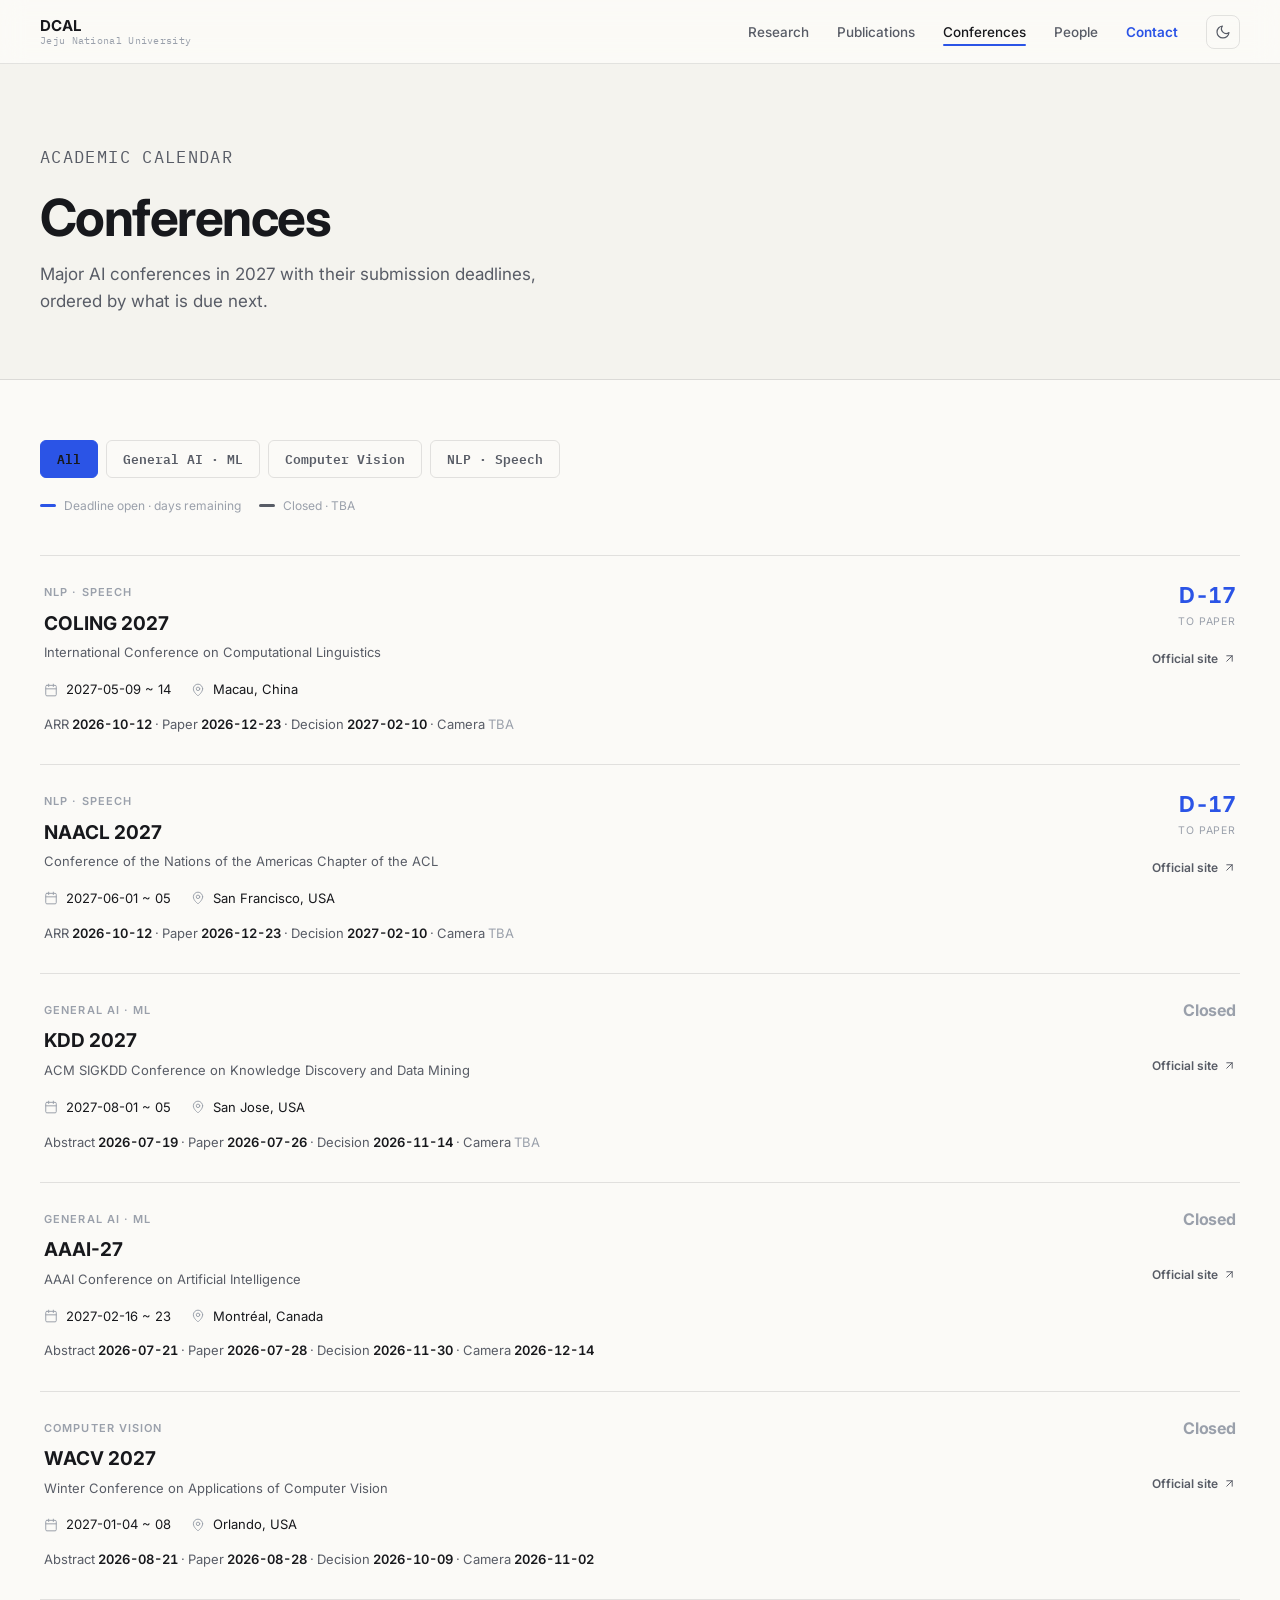
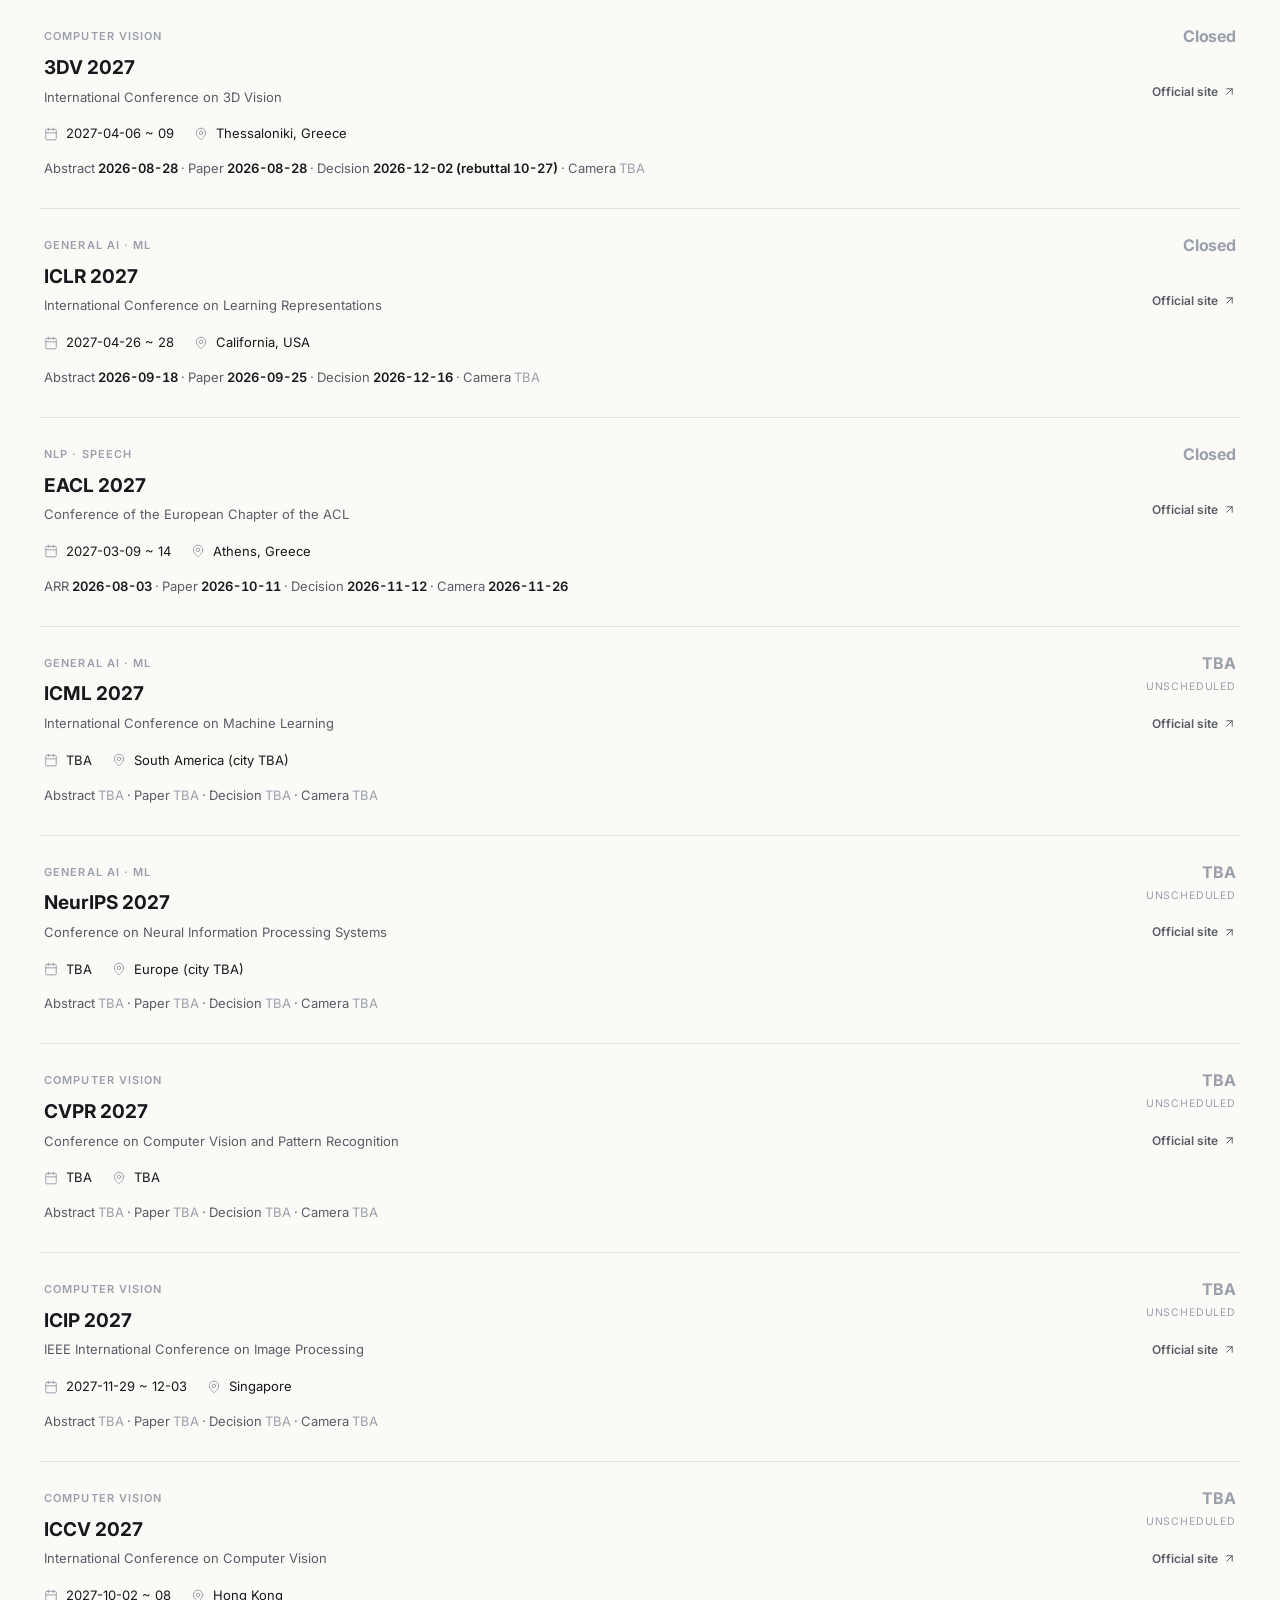
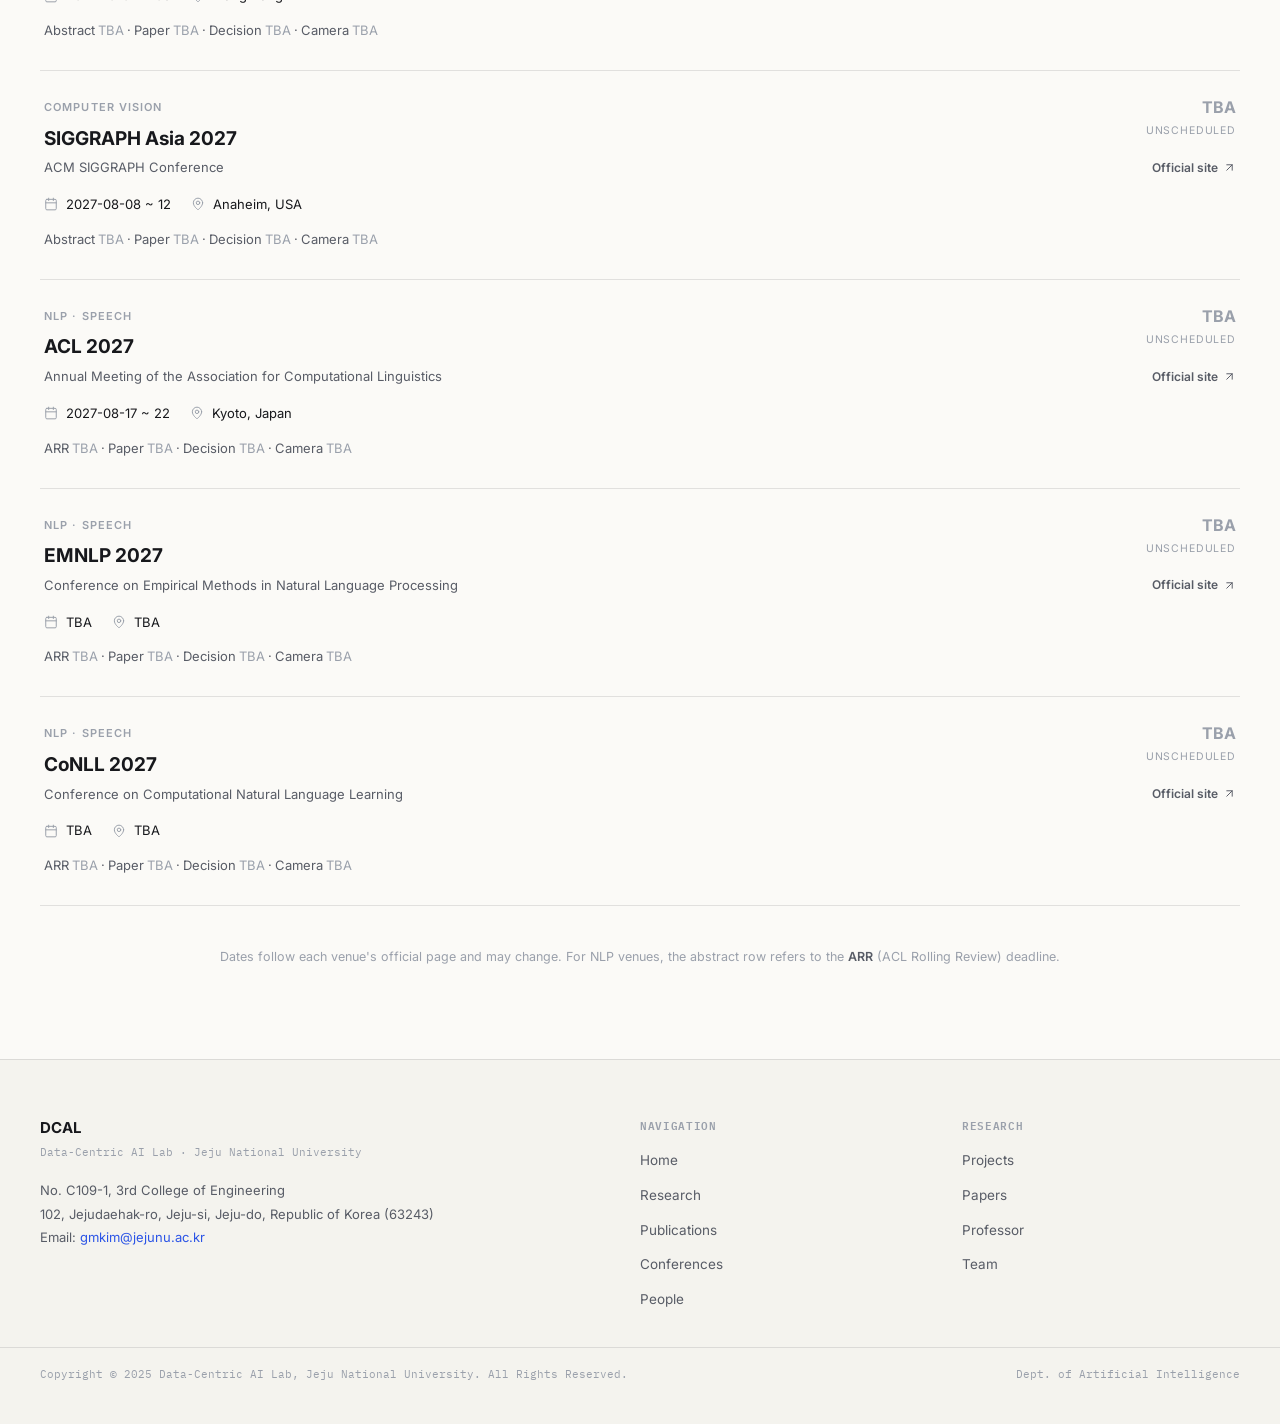
==== conferences.html @ 95c75b2a "Light theme admit" ====
<!DOCTYPE html>
<html lang="en">
<head>
  <meta charset="UTF-8" />
  <meta name="viewport" content="width=device-width, initial-scale=1.0" />
  <script>(function(){try{var t=localStorage.getItem('dcal-theme');document.documentElement.setAttribute('data-theme',t==='dark'?'dark':'light');}catch(e){document.documentElement.setAttribute('data-theme','light');}})();</script>
  <title>Conferences — DCAL</title>
  <link rel="stylesheet" href="style.css" />
  <link rel="preconnect" href="https://fonts.googleapis.com" />
  <link rel="preconnect" href="https://fonts.gstatic.com" crossorigin />
  <link href="https://fonts.googleapis.com/css2?family=Inter:wght@400;500;600;700;800&family=IBM+Plex+Mono:wght@400;500;600&display=swap" rel="stylesheet" />
  <style>
    /* ---- Page hero (matches other subpages) ---- */
    .page-hero {
      padding: 80px 0 64px;
      border-bottom: 1px solid var(--border);
      background: var(--bg2);
    }
    .page-hero h1 { font-size: clamp(32px, 4vw, 52px); margin-bottom: 12px; }
    .page-hero p  { font-size: 17px; color: var(--gray2); max-width: 560px; }

    /* ---- Filter + legend ---- */
    .filter-bar { display: flex; align-items: center; gap: 8px; margin-bottom: 18px; flex-wrap: wrap; }
    .filter-btn {
      font-size: 13px; font-weight: 600; padding: 7px 16px;
      border-radius: 6px; border: 1px solid var(--border);
      background: transparent; color: var(--gray2); cursor: pointer; transition: all 0.2s;
    }
    .filter-btn:hover { color: var(--white); border-color: var(--gray2); }
    .filter-btn.active { background: var(--accent); border-color: var(--accent); color: var(--white); }

    .conf-legend {
      display: flex; flex-wrap: wrap; gap: 18px; align-items: center;
      margin-bottom: 40px; font-size: 12px; color: var(--gray3);
    }
    .conf-legend span { display: inline-flex; align-items: center; gap: 8px; }
    .conf-legend i { width: 16px; height: 3px; border-radius: 2px; display: inline-block; background: var(--gray2); }
    .conf-legend i.is-urgent { background: var(--accent); }
    .conf-legend i.is-open   { background: var(--accent2); }

    /* ---- List ---- */
    .conf-list { border-top: 1px solid var(--border); }
    .conf-row {
      display: grid; grid-template-columns: 1fr auto; gap: 40px;
      padding: 28px 4px; border-bottom: 1px solid var(--border);
      align-items: start; transition: background 0.2s;
    }
    .conf-row:hover { background: rgba(255,255,255,0.015); }
    .conf-row[hidden] { display: none; }

    .conf-cat {
      font-size: 11px; font-weight: 600; letter-spacing: 0.1em;
      text-transform: uppercase; color: var(--gray3); margin-bottom: 10px;
    }
    .conf-name { font-size: 19px; font-weight: 700; color: var(--white); line-height: 1.2; display: inline-block; transition: color 0.2s; }
    a.conf-name:hover { color: var(--accent2); }
    .conf-full { font-size: 13px; color: var(--gray2); margin-top: 5px; margin-bottom: 16px; }

    .conf-meta { display: flex; gap: 20px; flex-wrap: wrap; font-size: 13px; color: var(--gray1); margin-bottom: 12px; }
    .conf-meta span { display: inline-flex; align-items: center; gap: 8px; }
    .conf-meta svg { width: 14px; height: 14px; color: var(--gray3); }

    .conf-deadlines { font-size: 13px; color: var(--gray2); line-height: 1.85; font-variant-numeric: tabular-nums; }
    .conf-deadlines b { color: var(--gray1); font-weight: 600; }
    .conf-deadlines .tba { color: var(--gray3); }

    .conf-side { display: flex; flex-direction: column; align-items: flex-end; text-align: right; min-width: 118px; }
    .conf-dday { font-size: 22px; font-weight: 700; letter-spacing: -0.01em; line-height: 1; color: var(--accent2); font-variant-numeric: tabular-nums; }
    .conf-dday.is-closed, .conf-dday.is-tba { color: var(--gray3); font-size: 16px; }
    .conf-ddaycap { font-size: 10.5px; letter-spacing: 0.08em; text-transform: uppercase; color: var(--gray3); margin-top: 8px; min-height: 12px; }
    .conf-link {
      margin-top: 18px; font-size: 12px; font-weight: 600;
      color: var(--gray2); display: inline-flex; align-items: center; gap: 5px; transition: all 0.2s;
    }
    .conf-link:hover { color: var(--accent2); gap: 8px; }
    .conf-link.is-disabled { color: var(--gray3); pointer-events: none; }
    .conf-link svg { width: 13px; height: 13px; }

    .conf-empty { display: none; text-align: center; color: var(--gray2); padding: 60px 0; font-size: 15px; }
    .conf-note { margin-top: 40px; font-size: 12.5px; color: var(--gray3); text-align: center; line-height: 1.8; }
    .conf-note b { color: var(--gray2); font-weight: 600; }

    @media (max-width: 640px) {
      .conf-row { grid-template-columns: 1fr; gap: 16px; }
      .conf-side { align-items: flex-start; text-align: left; }
    }
  </style>
</head>
<body class="page-body">

  <!-- NAV -->
  <nav class="nav">
    <div class="nav__inner">
      <a href="index.html" class="nav__logo">
        <span class="nav__logo-main">DCAL</span>
        <span class="nav__logo-sub">Jeju National University</span>
      </a>
      <ul class="nav__links">
        <li><a href="research.html">Research</a></li>
        <li><a href="publications.html">Publications</a></li>
        <li><a href="conferences.html" class="active">Conferences</a></li>
        <li><a href="people.html">People</a></li>
        <li><a href="index.html#contact" class="nav__cta">Contact</a></li>
        <li><button class="theme-toggle" id="themeToggle" type="button" aria-label="라이트/다크 전환" title="라이트/다크 전환">
          <svg class="icon-moon" viewBox="0 0 24 24" fill="none" stroke="currentColor" stroke-width="1.8" stroke-linecap="round" stroke-linejoin="round"><path d="M21 12.8A9 9 0 1 1 11.2 3a7 7 0 0 0 9.8 9.8Z"/></svg>
          <svg class="icon-sun" viewBox="0 0 24 24" fill="none" stroke="currentColor" stroke-width="1.8" stroke-linecap="round" stroke-linejoin="round"><circle cx="12" cy="12" r="4"/><path d="M12 2v2M12 20v2M4.9 4.9l1.4 1.4M17.7 17.7l1.4 1.4M2 12h2M20 12h2M4.9 19.1l1.4-1.4M17.7 6.3l1.4-1.4"/></svg>
        </button></li>
      </ul>
    </div>
  </nav>

  <!-- HERO -->
  <div class="page-hero">
    <div class="container">
      <p class="eyebrow">Academic Calendar</p>
      <h1>Conferences</h1>
      <p>Major AI conferences in 2027 with their submission deadlines, ordered by what is due next.</p>
    </div>
  </div>

  <section style="background: var(--bg); padding: 60px 0 90px;">
    <div class="container">

      <!-- FILTER -->
      <div class="filter-bar anim">
        <button class="filter-btn active" data-filter="all">All</button>
        <button class="filter-btn" data-filter="AIML">General AI · ML</button>
        <button class="filter-btn" data-filter="CV">Computer Vision</button>
        <button class="filter-btn" data-filter="NLP">NLP · Speech</button>
      </div>

      <div class="conf-legend anim">
        <span><i class="is-open"></i>Deadline open · days remaining</span>
        <span><i></i>Closed · TBA</span>
      </div>

      <!-- LIST (rendered by script) -->
      <div class="conf-list anim" id="confList"></div>
      <div class="conf-empty" id="confEmpty">No conferences in this category.</div>

      <p class="conf-note">
        Dates follow each venue's official page and may change. For NLP venues, the abstract row refers to the <b>ARR</b> (ACL Rolling Review) deadline.
      </p>

    </div>
  </section>

  <!-- FOOTER -->
  <footer class="footer">
    <div class="footer__inner">
      <div class="footer__brand">
        <div class="footer__brand-name">DCAL</div>
        <div class="footer__brand-sub">Data-Centric AI Lab · Jeju National University</div>
        <address class="footer__address" style="font-style:normal;">
          No. C109-1, 3rd College of Engineering<br />
          102, Jejudaehak-ro, Jeju-si, Jeju-do, Republic of Korea (63243)<br />
          Email: <a href="mailto:gmkim@jejunu.ac.kr" style="color:var(--accent2);">gmkim@jejunu.ac.kr</a>
        </address>
      </div>
      <div class="footer__col">
        <p class="footer__col-title">Navigation</p>
        <ul>
          <li><a href="index.html">Home</a></li>
          <li><a href="research.html">Research</a></li>
          <li><a href="publications.html">Publications</a></li>
          <li><a href="conferences.html">Conferences</a></li>
          <li><a href="people.html">People</a></li>
        </ul>
      </div>
      <div class="footer__col">
        <p class="footer__col-title">Research</p>
        <ul>
          <li><a href="research.html">Projects</a></li>
          <li><a href="publications.html">Papers</a></li>
          <li><a href="people.html#professor">Professor</a></li>
          <li><a href="people.html#team">Team</a></li>
        </ul>
      </div>
    </div>
    <div class="footer__bottom">
      <span>Copyright © 2025 Data-Centric AI Lab, Jeju National University. All Rights Reserved.</span>
      <span>Dept. of Artificial Intelligence</span>
    </div>
  </footer>

  <script>
  /* =============================================================
     CONFERENCE DATA — editing guide
     -------------------------------------------------------------
     • Add / edit a conference by changing the array below.
     • cat  : 'AIML' | 'CV' | 'NLP'
     • Dates in 'YYYY-MM-DD' auto-compute the D-day. Use 'TBA' if unknown.
     • absLabel : label for the first deadline ('Abstract', or 'ARR' for NLP).
     • paper : the value used to compute the D-day (the primary deadline).
     ============================================================= */
  const CONFERENCES = [
    // ===== General AI / ML =====
    { cat:'AIML', short:'AAAI-27', full:'AAAI Conference on Artificial Intelligence',
      dates:'2027-02-16 ~ 23', loc:'Montréal, Canada',
      absLabel:'Abstract', abs:'2026-07-21', paper:'2026-07-28', decision:'2026-11-30', camera:'2026-12-14',
      url:'https://aaai.org/conference/aaai/aaai-27/main-technical-track-call/' },
    { cat:'AIML', short:'ICLR 2027', full:'International Conference on Learning Representations',
      dates:'2027-04-26 ~ 28', loc:'California, USA',
      absLabel:'Abstract', abs:'2026-09-18', paper:'2026-09-25', decision:'2026-12-16', camera:'TBA',
      url:'https://iclr.cc/Conferences/2027/Dates' },
    { cat:'AIML', short:'ICML 2027', full:'International Conference on Machine Learning',
      dates:'TBA', loc:'South America (city TBA)',
      absLabel:'Abstract', abs:'TBA', paper:'TBA', decision:'TBA', camera:'TBA',
      url:'https://icml.cc/Conferences/FutureMeetings' },
    { cat:'AIML', short:'KDD 2027', full:'ACM SIGKDD Conference on Knowledge Discovery and Data Mining',
      dates:'2027-08-01 ~ 05', loc:'San Jose, USA',
      absLabel:'Abstract', abs:'2026-07-19', paper:'2026-07-26', decision:'2026-11-14', camera:'TBA',
      url:'https://kdd2027.kdd.org/' },
    { cat:'AIML', short:'NeurIPS 2027', full:'Conference on Neural Information Processing Systems',
      dates:'TBA', loc:'Europe (city TBA)',
      absLabel:'Abstract', abs:'TBA', paper:'TBA', decision:'TBA', camera:'TBA',
      url:'https://neurips.cc/Conferences/FutureMeetings' },

    // ===== Computer Vision =====
    { cat:'CV', short:'WACV 2027', full:'Winter Conference on Applications of Computer Vision',
      dates:'2027-01-04 ~ 08', loc:'Orlando, USA',
      absLabel:'Abstract', abs:'2026-08-21', paper:'2026-08-28', decision:'2026-10-09', camera:'2026-11-02',
      url:'https://wacv.thecvf.com/Conferences/2027/Dates' },
    { cat:'CV', short:'3DV 2027', full:'International Conference on 3D Vision',
      dates:'2027-04-06 ~ 09', loc:'Thessaloniki, Greece',
      absLabel:'Abstract', abs:'2026-08-28', paper:'2026-08-28', decision:'2026-12-02 (rebuttal 10-27)', camera:'TBA',
      url:'https://3dvconf.github.io/2027/' },
    { cat:'CV', short:'CVPR 2027', full:'Conference on Computer Vision and Pattern Recognition',
      dates:'TBA', loc:'TBA',
      absLabel:'Abstract', abs:'TBA', paper:'TBA', decision:'TBA', camera:'TBA',
      url:'https://www.thecvf.com/?p=137' },
    { cat:'CV', short:'ICIP 2027', full:'IEEE International Conference on Image Processing',
      dates:'2027-11-29 ~ 12-03', loc:'Singapore',
      absLabel:'Abstract', abs:'TBA', paper:'TBA', decision:'TBA', camera:'TBA',
      url:'https://signalprocessingsociety.org/events/2027-ieee-international-conference-image-processing-icip' },
    { cat:'CV', short:'ICCV 2027', full:'International Conference on Computer Vision',
      dates:'2027-10-02 ~ 08', loc:'Hong Kong',
      absLabel:'Abstract', abs:'TBA', paper:'TBA', decision:'TBA', camera:'TBA',
      url:'https://www.thecvf.com/?p=137' },
    { cat:'CV', short:'SIGGRAPH Asia 2027', full:'ACM SIGGRAPH Conference',
      dates:'2027-08-08 ~ 12', loc:'Anaheim, USA',
      absLabel:'Abstract', abs:'TBA', paper:'TBA', decision:'TBA', camera:'TBA',
      url:'https://asia.siggraph.org/2026/about-the-event/siggraph-asia-2027/' },

    // ===== NLP & Speech =====
    { cat:'NLP', short:'EACL 2027', full:'Conference of the European Chapter of the ACL',
      dates:'2027-03-09 ~ 14', loc:'Athens, Greece',
      absLabel:'ARR', abs:'2026-08-03', paper:'2026-10-11', decision:'2026-11-12', camera:'2026-11-26',
      url:'https://2027.eacl.org/calls/papers/' },
    { cat:'NLP', short:'COLING 2027', full:'International Conference on Computational Linguistics',
      dates:'2027-05-09 ~ 14', loc:'Macau, China',
      absLabel:'ARR', abs:'2026-10-12', paper:'2026-12-23', decision:'2027-02-10', camera:'TBA',
      url:'https://2027.coling-iccl.org/' },
    { cat:'NLP', short:'ACL 2027', full:'Annual Meeting of the Association for Computational Linguistics',
      dates:'2027-08-17 ~ 22', loc:'Kyoto, Japan',
      absLabel:'ARR', abs:'TBA', paper:'TBA', decision:'TBA', camera:'TBA',
      url:'https://2027.aclweb.org/' },
    { cat:'NLP', short:'NAACL 2027', full:'Conference of the Nations of the Americas Chapter of the ACL',
      dates:'2027-06-01 ~ 05', loc:'San Francisco, USA',
      absLabel:'ARR', abs:'2026-10-12', paper:'2026-12-23', decision:'2027-02-10', camera:'TBA',
      url:'https://2027.naacl.org/calls/main_conference_papers/' },
    { cat:'NLP', short:'EMNLP 2027', full:'Conference on Empirical Methods in Natural Language Processing',
      dates:'TBA', loc:'TBA',
      absLabel:'ARR', abs:'TBA', paper:'TBA', decision:'TBA', camera:'TBA',
      url:'https://2027.eacl.org/calls/workshops/' },
    { cat:'NLP', short:'CoNLL 2027', full:'Conference on Computational Natural Language Learning',
      dates:'TBA', loc:'TBA',
      absLabel:'ARR', abs:'TBA', paper:'TBA', decision:'TBA', camera:'TBA',
      url:'https://www.conll.org/' },
  ];

  const CAT_LABEL = { AIML:'General AI · ML', CV:'Computer Vision', NLP:'NLP · Speech' };

  const ICON_PIN = '<svg viewBox="0 0 24 24" fill="none" stroke="currentColor" stroke-width="1.7" stroke-linecap="round" stroke-linejoin="round"><path d="M20 10c0 6-8 12-8 12s-8-6-8-12a8 8 0 0 1 16 0Z"/><circle cx="12" cy="10" r="3"/></svg>';
  const ICON_CAL = '<svg viewBox="0 0 24 24" fill="none" stroke="currentColor" stroke-width="1.7" stroke-linecap="round" stroke-linejoin="round"><rect x="3" y="4" width="18" height="18" rx="2"/><path d="M16 2v4M8 2v4M3 10h18"/></svg>';
  const ICON_EXT = '<svg viewBox="0 0 24 24" fill="none" stroke="currentColor" stroke-width="1.8" stroke-linecap="round" stroke-linejoin="round"><path d="M7 7h10v10"/><path d="M7 17 17 7"/></svg>';

  const MS_DAY = 86400000;
  const today = new Date(); today.setHours(0,0,0,0);
  const isDate = v => /^\d{4}-\d{2}-\d{2}/.test(v);
  const esc = s => String(s).replace(/[&<>"]/g, c => ({'&':'&amp;','<':'&lt;','>':'&gt;','"':'&quot;'}[c]));

  function daysLeft(v){
    if(!isDate(v)) return null;
    const d = new Date(v.slice(0,10)); d.setHours(0,0,0,0);
    return Math.round((d - today) / MS_DAY);
  }

  // states: urgent (≤ D-14) · open (> D-14) · closed · tba
  function ddayInfo(paper){
    const n = daysLeft(paper);
    if(n === null) return { state:'tba', num:'TBA', cap:'unscheduled' };
    if(n < 0)      return { state:'closed', num:'Closed', cap:'' };
    if(n === 0)    return { state:'urgent', num:'D-DAY', cap:'to paper' };
    if(n <= 14)    return { state:'urgent', num:'D-'+n, cap:'to paper' };
    return { state:'open', num:'D-'+n, cap:'to paper' };
  }

  function dl(label, val){
    return esc(label) + ' ' + (isDate(val)
      ? '<b>'+esc(val)+'</b>'
      : '<span class="tba">'+esc(val)+'</span>');
  }

  function rowHtml(c){
    const d = ddayInfo(c.paper);
    const linkOk = /^https?:/.test(c.url || '');
    const nameEl = linkOk
      ? '<a class="conf-name" href="'+esc(c.url)+'" target="_blank" rel="noopener">'+esc(c.short)+'</a>'
      : '<span class="conf-name">'+esc(c.short)+'</span>';
    const linkEl = linkOk
      ? '<a class="conf-link" href="'+esc(c.url)+'" target="_blank" rel="noopener">Official site'+ICON_EXT+'</a>'
      : '<span class="conf-link is-disabled">Link pending'+ICON_EXT+'</span>';
    return '<article class="conf-row" data-cat="'+c.cat+'">'
      + '<div class="conf-row__main">'
      +   '<div class="conf-cat">'+esc(CAT_LABEL[c.cat])+'</div>'
      +   nameEl
      +   '<div class="conf-full">'+esc(c.full)+'</div>'
      +   '<div class="conf-meta"><span>'+ICON_CAL+esc(c.dates)+'</span><span>'+ICON_PIN+esc(c.loc)+'</span></div>'
      +   '<div class="conf-deadlines">'+[dl(c.absLabel,c.abs),dl('Paper',c.paper),dl('Decision',c.decision),dl('Camera',c.camera)].join(' &middot; ')+'</div>'
      + '</div>'
      + '<div class="conf-side">'
      +   '<div class="conf-dday is-'+d.state+'">'+d.num+'</div>'
      +   '<div class="conf-ddaycap">'+d.cap+'</div>'
      +   linkEl
      + '</div>'
      + '</article>';
  }

  // sort: soonest paper deadline first → open → closed → TBA
  function sortKey(c){
    const n = daysLeft(c.paper);
    if(n === null) return 1e9;
    if(n < 0) return 1e8 + n;
    return n;
  }

  const list = document.getElementById('confList');
  const sorted = [...CONFERENCES].sort((a,b)=> sortKey(a) - sortKey(b));
  list.innerHTML = sorted.map(rowHtml).join('');

  // filter
  const empty = document.getElementById('confEmpty');
  document.querySelectorAll('.filter-btn').forEach(btn => {
    btn.addEventListener('click', () => {
      document.querySelectorAll('.filter-btn').forEach(b => b.classList.remove('active'));
      btn.classList.add('active');
      const f = btn.dataset.filter;
      let shown = 0;
      document.querySelectorAll('.conf-row').forEach(row => {
        const ok = (f === 'all' || row.dataset.cat === f);
        row.hidden = !ok;
        if(ok) shown++;
      });
      empty.style.display = shown ? 'none' : 'block';
    });
  });
  </script>
  <script src="theme.js"></script>
  <script src="scroll.js"></script>
</body>
</html>
---- style.css ----
/* =============================================================
   DCAL — Data-Centric AI Lab, Jeju National University
   Shared stylesheet · editorial system · light default + dark
   ============================================================= */

/* ---------- Tokens: LIGHT (default) ---------- */
:root{
  --bg:#FBFAF7;
  --bg-alt:#F4F3EE;
  --surface:#FFFFFF;
  --ink:#17181C;
  --muted:#585C66;
  --faint:#9AA0AB;
  --line:rgba(20,22,28,0.11);
  --line-2:rgba(20,22,28,0.06);
  --accent:#2B54E6;
  --accent-soft:rgba(43,84,230,0.08);

  /* back-compat aliases (older inline styles / conferences page) */
  --white:var(--ink);
  --gray1:var(--ink);
  --gray2:var(--muted);
  --gray3:var(--faint);
  --border:var(--line);
  --accent2:var(--accent);
  --bg2:var(--bg-alt);
  --bg3:var(--bg-alt);
  --card:var(--surface);

  --sans:'Inter',-apple-system,BlinkMacSystemFont,'Segoe UI',sans-serif;
  --mono:'IBM Plex Mono',ui-monospace,'SFMono-Regular',monospace;
  --nav-h:64px;
  --max-w:1280px;
}

/* ---------- Tokens: DARK ---------- */
:root[data-theme="dark"]{
  --bg:#0D0E12;
  --bg-alt:#141620;
  --surface:#141620;
  --ink:#EDEEF2;
  --muted:#9AA0AD;
  --faint:#5E6470;
  --line:rgba(255,255,255,0.10);
  --line-2:rgba(255,255,255,0.05);
  --accent:#6E93FF;
  --accent-soft:rgba(110,147,255,0.10);
}

/* ---------- Reset & base ---------- */
*,*::before,*::after{box-sizing:border-box;margin:0;padding:0;}
html{scroll-behavior:smooth;-webkit-text-size-adjust:100%;}
body{
  background:var(--bg);
  color:var(--ink);
  font-family:var(--sans);
  font-size:16px;
  line-height:1.6;
  -webkit-font-smoothing:antialiased;
  transition:background .25s ease,color .25s ease;
}
a{color:inherit;text-decoration:none;}
img{display:block;max-width:100%;}
ul{list-style:none;}
svg{display:block;}
h1,h2,h3,h4{color:var(--ink);font-weight:700;line-height:1.2;letter-spacing:-0.02em;word-break:keep-all;}
.page-body{padding-top:0;}

/* ---------- Helpers ---------- */
.container{max-width:var(--max-w);margin:0 auto;padding:0 40px;}
.mono{font-family:var(--mono);}
.eyebrow,.ey{
  font-family:var(--mono);font-size:11.5px;letter-spacing:0.08em;
  text-transform:uppercase;color:var(--faint);display:block;
}
.divider{width:100%;height:1px;background:var(--line);}

/* ---------- Navigation ---------- */
.nav{
  position:sticky;top:0;z-index:1000;height:var(--nav-h);
  background:color-mix(in srgb,var(--bg) 82%,transparent);
  backdrop-filter:saturate(180%) blur(12px);
  -webkit-backdrop-filter:saturate(180%) blur(12px);
  border-bottom:1px solid var(--line);
}
.nav__inner{
  max-width:var(--max-w);margin:0 auto;padding:0 40px;height:100%;
  display:flex;align-items:center;justify-content:space-between;
}
.nav__logo{display:flex;flex-direction:column;gap:1px;line-height:1.15;}
.nav__logo-main{font-size:15px;font-weight:700;color:var(--ink);letter-spacing:-0.01em;}
.nav__logo-sub{font-family:var(--mono);font-size:10px;color:var(--faint);letter-spacing:0.03em;}
.nav__links{display:flex;align-items:center;gap:28px;}
.nav__links a{font-size:13.5px;font-weight:500;color:var(--muted);transition:color .18s;position:relative;}
.nav__links a:hover,.nav__links a.active{color:var(--ink);}
.nav__links a.active::after{
  content:'';position:absolute;bottom:-6px;left:0;right:0;height:2px;
  background:var(--accent);border-radius:1px;
}
.nav__cta{color:var(--accent) !important;font-weight:600 !important;}
.nav__cta.active::after{display:none;}

/* theme toggle */
.theme-toggle{
  display:inline-flex;align-items:center;justify-content:center;
  width:34px;height:34px;border:1px solid var(--line);border-radius:8px;
  background:transparent;color:var(--muted);cursor:pointer;transition:all .18s;
}
.theme-toggle:hover{color:var(--ink);border-color:var(--faint);}
.theme-toggle svg{width:16px;height:16px;}
.theme-toggle .icon-sun{display:none;}
.theme-toggle .icon-moon{display:block;}
:root[data-theme="dark"] .theme-toggle .icon-sun{display:block;}
:root[data-theme="dark"] .theme-toggle .icon-moon{display:none;}

/* ---------- Buttons ---------- */
.btn{
  display:inline-flex;align-items:center;gap:8px;
  font-size:13.5px;font-weight:600;padding:10px 18px;border-radius:8px;
  border:1px solid transparent;cursor:pointer;transition:all .18s;
}
.btn-primary{background:var(--accent);color:#fff;}
.btn-primary:hover{filter:brightness(1.06);}
.btn-outline{background:transparent;color:var(--ink);border-color:var(--line);}
.btn-outline:hover{border-color:var(--accent);color:var(--accent);}

/* ---------- Tags ---------- */
.tag{
  display:inline-block;font-family:var(--mono);font-size:11px;
  color:var(--muted);border:1px solid var(--line);border-radius:5px;
  padding:3px 9px;background:var(--bg-alt);
}

/* ---------- Home hero ---------- */
.hero{padding:96px 0 64px;border-bottom:1px solid var(--line);}
.hero .eyebrow{margin-bottom:26px;}
.hero h1{font-size:clamp(38px,5.2vw,62px);font-weight:700;letter-spacing:-0.035em;line-height:1.03;max-width:15ch;margin-bottom:24px;}
.hero h1 span{color:var(--accent);}
.hero p{font-size:18px;color:var(--muted);max-width:52ch;line-height:1.6;}
.hero__meta{display:flex;flex-wrap:wrap;gap:28px;margin-top:40px;font-family:var(--mono);font-size:12px;color:var(--muted);}
.hero__meta b{color:var(--ink);font-weight:500;}
.hero__meta .k{color:var(--faint);}
.hero__actions{display:flex;gap:12px;flex-wrap:wrap;margin-top:36px;}

/* ---------- Subpage hero ---------- */
.page-hero{padding:80px 0 56px;border-bottom:1px solid var(--line);background:var(--bg-alt);}
.page-hero .eyebrow{margin-bottom:16px;}
.page-hero h1{font-size:clamp(32px,4.4vw,54px);font-weight:700;letter-spacing:-0.03em;margin-bottom:14px;}
.page-hero p{font-size:17px;color:var(--muted);max-width:56ch;line-height:1.6;}

/* ---------- Section scaffold (asymmetric grid) ---------- */
.sec{padding:76px 0;border-bottom:1px solid var(--line);}
.sec--alt{background:var(--bg-alt);}
.sec__grid{display:grid;grid-template-columns:220px 1fr;gap:56px;}
.sec__rail{position:sticky;top:calc(var(--nav-h) + 28px);align-self:start;}
.sec__rail .eyebrow{margin-bottom:12px;}
.sec__rail h2{font-size:23px;font-weight:700;line-height:1.2;}
.sec__rail p{margin-top:12px;font-size:14px;color:var(--muted);line-height:1.6;}
.sec__rail a{color:var(--accent);}

/* ---------- Editorial numbered list (research areas) ---------- */
.rlist{border-top:1px solid var(--line);}
.ritem{display:grid;grid-template-columns:44px 1fr;gap:22px;padding:26px 4px;border-bottom:1px solid var(--line);align-items:baseline;transition:background .18s;}
.ritem:hover{background:var(--accent-soft);}
.rnum{font-family:var(--mono);font-size:13px;color:var(--accent);padding-top:3px;}
.rtitle{font-size:19px;font-weight:650;letter-spacing:-0.01em;margin-bottom:8px;color:var(--ink);}
.rdesc{font-size:14.5px;color:var(--muted);line-height:1.65;max-width:64ch;margin-bottom:14px;}
.rtags{display:flex;flex-wrap:wrap;gap:7px;}

/* ---------- Projects (research page) ---------- */
.projlist{border-top:1px solid var(--line);}
.projrow{display:grid;grid-template-columns:1fr auto;gap:32px;padding:28px 4px;border-bottom:1px solid var(--line);align-items:start;transition:background .18s;}
.projrow:hover{background:var(--accent-soft);}
.projrow__status{font-family:var(--mono);font-size:11px;letter-spacing:0.04em;text-transform:uppercase;color:var(--accent);margin-bottom:10px;}
.projrow__title{font-size:17px;font-weight:650;line-height:1.4;color:var(--ink);margin-bottom:9px;}
.projrow__desc{font-size:14px;color:var(--muted);line-height:1.65;max-width:70ch;}
.projrow__side{text-align:right;font-family:var(--mono);white-space:nowrap;}
.projrow__budget{font-size:20px;font-weight:600;color:var(--ink);letter-spacing:-0.01em;}
.projrow__budget-label{font-size:10.5px;letter-spacing:0.06em;text-transform:uppercase;color:var(--faint);margin-bottom:6px;}
.projrow__period{font-size:12px;color:var(--faint);margin-top:8px;}

/* ---------- Publications ---------- */
.filter-bar{display:flex;align-items:center;gap:8px;margin-bottom:28px;flex-wrap:wrap;}
.filter-btn{font-family:var(--mono);font-size:12.5px;font-weight:500;padding:7px 15px;border-radius:6px;border:1px solid var(--line);background:transparent;color:var(--muted);cursor:pointer;transition:all .18s;}
.filter-btn:hover{color:var(--ink);border-color:var(--faint);}
.filter-btn.active{background:var(--accent);border-color:var(--accent);color:#fff;}
.plist{border-top:1px solid var(--line);}
.pitem{display:grid;grid-template-columns:1fr auto;gap:28px;padding:24px 4px;border-bottom:1px solid var(--line);align-items:baseline;}
.pven{font-family:var(--mono);font-size:11.5px;letter-spacing:0.04em;color:var(--accent);margin-bottom:7px;}
.ptitle{font-size:16px;font-weight:600;letter-spacing:-0.01em;line-height:1.42;margin-bottom:6px;color:var(--ink);}
.pauth{font-size:13px;color:var(--muted);}
.pauth b,.pauth strong{color:var(--ink);font-weight:600;}
.plinks{display:flex;gap:14px;white-space:nowrap;padding-top:2px;}
.plink{font-family:var(--mono);font-size:12px;color:var(--muted);transition:color .18s;}
.plink:hover{color:var(--accent);}

/* ---------- People: professor ---------- */
.prof{display:grid;grid-template-columns:260px 1fr;gap:48px;align-items:start;}
.prof__photo{border-radius:12px;overflow:hidden;border:1px solid var(--line);background:var(--bg-alt);}
.prof__photo img{width:100%;aspect-ratio:3/4;object-fit:cover;}
.prof__name{font-size:28px;font-weight:800;letter-spacing:-0.02em;color:var(--ink);margin-bottom:6px;}
.prof__title{font-size:14px;color:var(--accent);font-weight:600;font-family:var(--mono);}
.prof__affil{font-size:14px;color:var(--muted);margin-top:4px;margin-bottom:24px;}
.prof__bio{font-size:15px;color:var(--muted);line-height:1.75;padding-bottom:24px;border-bottom:1px solid var(--line);margin-bottom:24px;}
.prof__meta{display:grid;grid-template-columns:repeat(2,1fr);gap:18px;margin-bottom:26px;}
.prof__meta-label{font-family:var(--mono);font-size:10.5px;letter-spacing:0.06em;text-transform:uppercase;color:var(--faint);margin-bottom:5px;}
.prof__meta-value{font-size:14px;color:var(--ink);}
.prof__meta-value a{color:var(--accent);}
.prof__links{display:flex;gap:10px;flex-wrap:wrap;margin-top:6px;}

/* ---------- People: team ---------- */
.team-group{margin-bottom:44px;}
.team-group:last-child{margin-bottom:0;}
.team-group__title{font-family:var(--mono);font-size:12px;letter-spacing:0.06em;text-transform:uppercase;color:var(--faint);margin-bottom:18px;display:flex;align-items:center;gap:12px;}
.team-group__title::after{content:'';flex:1;height:1px;background:var(--line);}
.mgrid{display:grid;grid-template-columns:repeat(4,1fr);gap:16px;}
.mcard{border:1px solid var(--line);border-radius:12px;padding:24px 20px;background:var(--surface);transition:border-color .18s,transform .18s;}
.mcard:hover{border-color:var(--accent);transform:translateY(-2px);}
.mcard__avatar{width:64px;height:64px;border-radius:50%;overflow:hidden;border:1px solid var(--line);background:var(--bg-alt);margin-bottom:14px;}
.mcard__avatar img{width:100%;height:100%;object-fit:cover;}
.mcard__name{font-size:15.5px;font-weight:700;color:var(--ink);margin-bottom:4px;}
.mcard__role{font-family:var(--mono);font-size:11px;color:var(--accent);margin-bottom:10px;}
.mcard__meta{font-size:12.5px;color:var(--muted);}
.mcard__meta a{color:var(--muted);}
.mcard__meta a:hover{color:var(--accent);}

/* ---------- CTA band ---------- */
.cta-band{border:1px solid var(--line);background:var(--accent-soft);border-radius:16px;padding:44px 48px;display:flex;align-items:center;justify-content:space-between;gap:40px;flex-wrap:wrap;}
.cta-band h2{font-size:24px;margin-bottom:10px;}
.cta-band p{color:var(--muted);font-size:15px;max-width:52ch;}

/* ---------- Notice ---------- */
.notice{border-top:1px solid var(--line);border-bottom:1px solid var(--line);background:var(--bg-alt);}
.notice__inner{max-width:var(--max-w);margin:0 auto;padding:16px 40px;display:flex;align-items:center;gap:16px;font-size:14px;color:var(--muted);}
.notice__badge{flex-shrink:0;font-family:var(--mono);font-size:10.5px;font-weight:600;letter-spacing:0.06em;text-transform:uppercase;color:var(--accent);border:1px solid var(--line);border-radius:5px;padding:3px 8px;}
.notice__inner b{color:var(--ink);font-weight:600;}
.notice a{color:var(--accent);font-weight:600;}

/* ---------- Footer ---------- */
.footer{background:var(--bg-alt);border-top:1px solid var(--line);padding:56px 0 40px;}
.footer__inner{max-width:var(--max-w);margin:0 auto;padding:0 40px;display:grid;grid-template-columns:2fr 1fr 1fr;gap:44px;}
.footer__brand-name{font-size:15px;font-weight:700;color:var(--ink);margin-bottom:4px;}
.footer__brand-sub{font-family:var(--mono);font-size:11px;color:var(--faint);margin-bottom:18px;}
.footer__address{font-size:13px;color:var(--muted);line-height:1.8;}
.footer__address a{color:var(--accent);}
.footer__col-title{font-family:var(--mono);font-size:11px;font-weight:600;letter-spacing:0.06em;text-transform:uppercase;color:var(--faint);margin-bottom:14px;}
.footer__col ul{display:flex;flex-direction:column;gap:9px;}
.footer__col a{font-size:13.5px;color:var(--muted);transition:color .18s;}
.footer__col a:hover{color:var(--ink);}
.footer__bottom{max-width:var(--max-w);margin:36px auto 0;padding:18px 40px 0;border-top:1px solid var(--line);display:flex;justify-content:space-between;gap:16px;flex-wrap:wrap;font-family:var(--mono);font-size:11px;color:var(--faint);}

/* ---------- Scroll reveal ---------- */
@keyframes fadeUp{from{opacity:0;transform:translateY(20px);}to{opacity:1;transform:translateY(0);}}
.anim.is-visible{animation:fadeUp .6s cubic-bezier(0.22,1,0.36,1) both;}

/* ---------- Responsive ---------- */
@media (max-width:860px){
  .sec__grid{grid-template-columns:1fr;gap:26px;}
  .sec__rail{position:static;}
  .mgrid{grid-template-columns:repeat(2,1fr);}
  .footer__inner{grid-template-columns:1fr 1fr;}
}
@media (max-width:600px){
  .container,.nav__inner,.notice__inner,.footer__inner,.footer__bottom{padding-left:22px;padding-right:22px;}
  .nav__links{gap:16px;}
  .nav__logo-sub{display:none;}
  .prof{grid-template-columns:1fr;gap:26px;}
  .prof__photo{max-width:220px;}
  .mgrid{grid-template-columns:1fr;}
  .footer__inner{grid-template-columns:1fr;}
  .pitem,.projrow{grid-template-columns:1fr;gap:12px;}
  .projrow__side{text-align:left;}
}
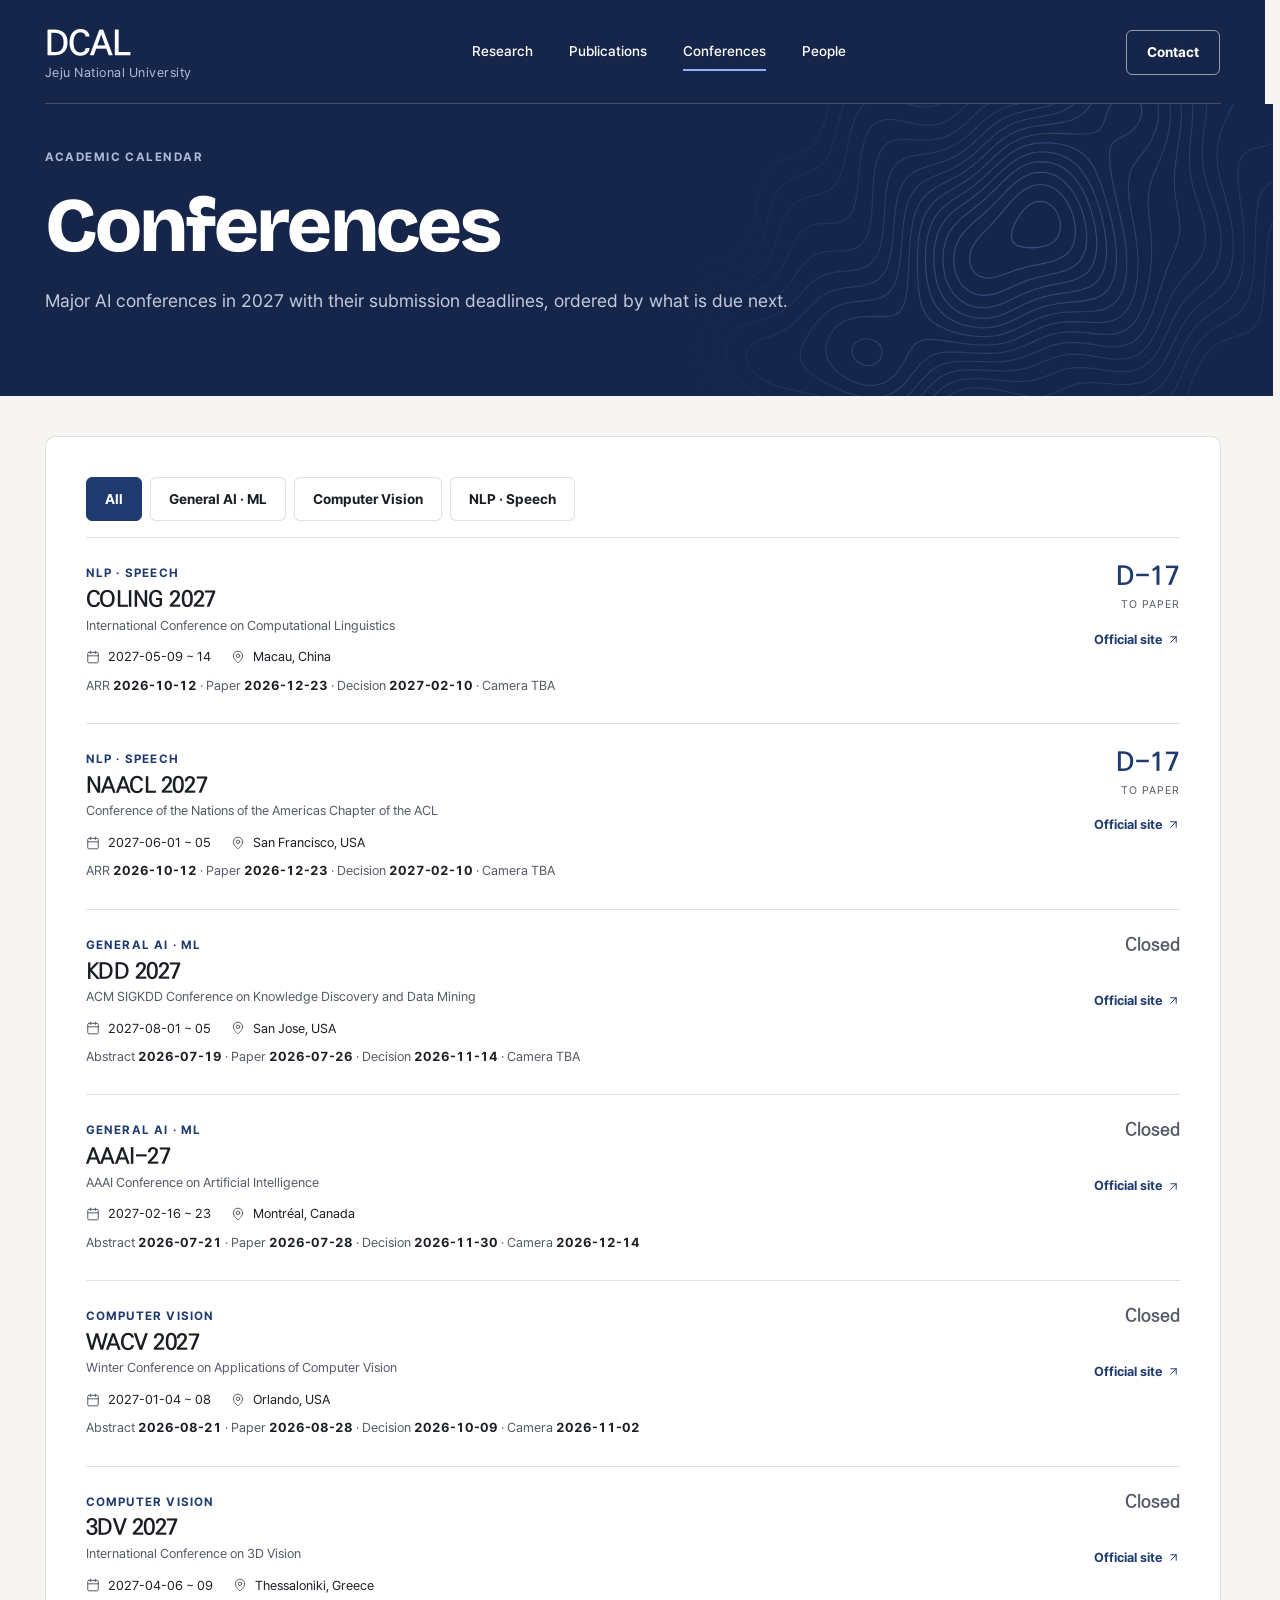
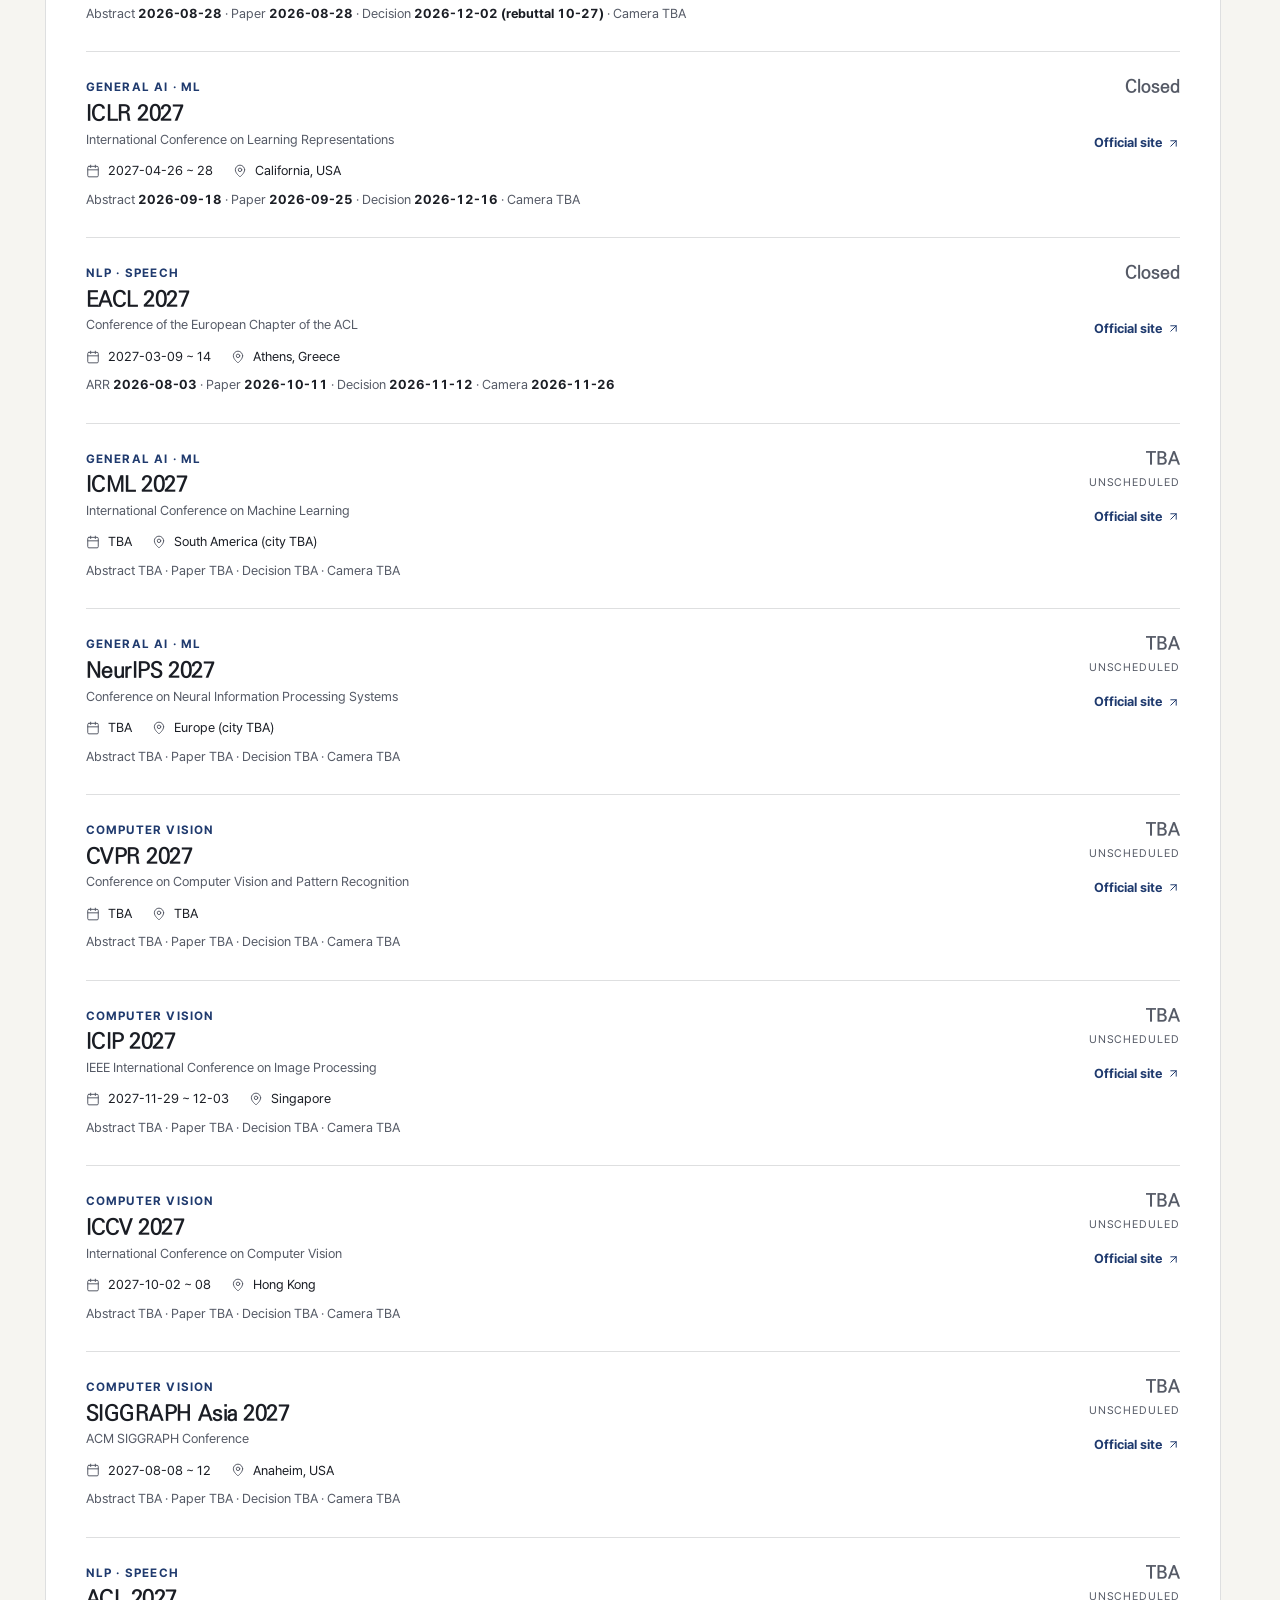
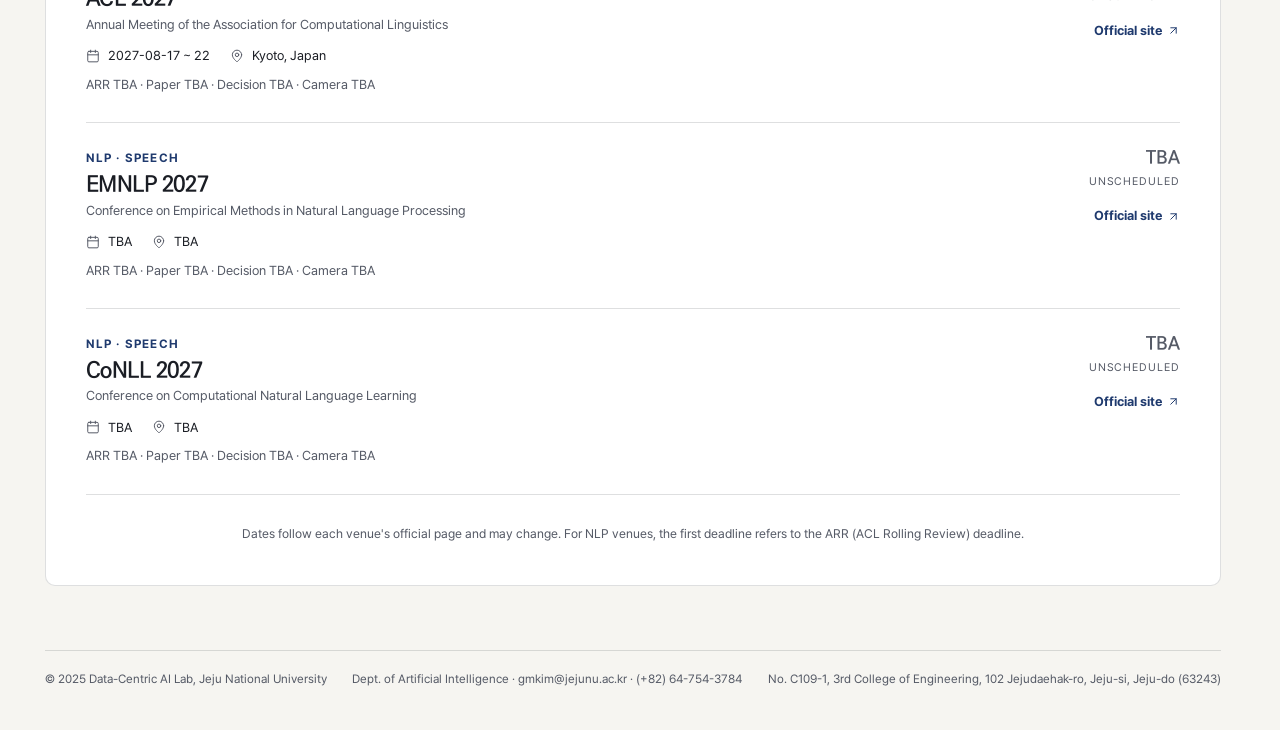
==== commit b7225ab0: "Redesign: navy hero, new fonts, News" ====
--- a/conferences.html
+++ b/conferences.html
@@ -3,183 +3,54 @@
 <head>
   <meta charset="UTF-8" />
   <meta name="viewport" content="width=device-width, initial-scale=1.0" />
-  <script>(function(){try{var t=localStorage.getItem('dcal-theme');document.documentElement.setAttribute('data-theme',t==='dark'?'dark':'light');}catch(e){document.documentElement.setAttribute('data-theme','light');}})();</script>
   <title>Conferences — DCAL</title>
+  <link rel="preload" href="fonts/Pretendard-Regular.woff2" as="font" type="font/woff2" crossorigin />
+  <link rel="preload" href="fonts/KoPubDotum-Bold.woff2" as="font" type="font/woff2" crossorigin />
   <link rel="stylesheet" href="style.css" />
-  <link rel="preconnect" href="https://fonts.googleapis.com" />
-  <link rel="preconnect" href="https://fonts.gstatic.com" crossorigin />
-  <link href="https://fonts.googleapis.com/css2?family=Inter:wght@400;500;600;700;800&family=IBM+Plex+Mono:wght@400;500;600&display=swap" rel="stylesheet" />
-  <style>
-    /* ---- Page hero (matches other subpages) ---- */
-    .page-hero {
-      padding: 80px 0 64px;
-      border-bottom: 1px solid var(--border);
-      background: var(--bg2);
-    }
-    .page-hero h1 { font-size: clamp(32px, 4vw, 52px); margin-bottom: 12px; }
-    .page-hero p  { font-size: 17px; color: var(--gray2); max-width: 560px; }
-
-    /* ---- Filter + legend ---- */
-    .filter-bar { display: flex; align-items: center; gap: 8px; margin-bottom: 18px; flex-wrap: wrap; }
-    .filter-btn {
-      font-size: 13px; font-weight: 600; padding: 7px 16px;
-      border-radius: 6px; border: 1px solid var(--border);
-      background: transparent; color: var(--gray2); cursor: pointer; transition: all 0.2s;
-    }
-    .filter-btn:hover { color: var(--white); border-color: var(--gray2); }
-    .filter-btn.active { background: var(--accent); border-color: var(--accent); color: var(--white); }
-
-    .conf-legend {
-      display: flex; flex-wrap: wrap; gap: 18px; align-items: center;
-      margin-bottom: 40px; font-size: 12px; color: var(--gray3);
-    }
-    .conf-legend span { display: inline-flex; align-items: center; gap: 8px; }
-    .conf-legend i { width: 16px; height: 3px; border-radius: 2px; display: inline-block; background: var(--gray2); }
-    .conf-legend i.is-urgent { background: var(--accent); }
-    .conf-legend i.is-open   { background: var(--accent2); }
-
-    /* ---- List ---- */
-    .conf-list { border-top: 1px solid var(--border); }
-    .conf-row {
-      display: grid; grid-template-columns: 1fr auto; gap: 40px;
-      padding: 28px 4px; border-bottom: 1px solid var(--border);
-      align-items: start; transition: background 0.2s;
-    }
-    .conf-row:hover { background: rgba(255,255,255,0.015); }
-    .conf-row[hidden] { display: none; }
-
-    .conf-cat {
-      font-size: 11px; font-weight: 600; letter-spacing: 0.1em;
-      text-transform: uppercase; color: var(--gray3); margin-bottom: 10px;
-    }
-    .conf-name { font-size: 19px; font-weight: 700; color: var(--white); line-height: 1.2; display: inline-block; transition: color 0.2s; }
-    a.conf-name:hover { color: var(--accent2); }
-    .conf-full { font-size: 13px; color: var(--gray2); margin-top: 5px; margin-bottom: 16px; }
-
-    .conf-meta { display: flex; gap: 20px; flex-wrap: wrap; font-size: 13px; color: var(--gray1); margin-bottom: 12px; }
-    .conf-meta span { display: inline-flex; align-items: center; gap: 8px; }
-    .conf-meta svg { width: 14px; height: 14px; color: var(--gray3); }
-
-    .conf-deadlines { font-size: 13px; color: var(--gray2); line-height: 1.85; font-variant-numeric: tabular-nums; }
-    .conf-deadlines b { color: var(--gray1); font-weight: 600; }
-    .conf-deadlines .tba { color: var(--gray3); }
-
-    .conf-side { display: flex; flex-direction: column; align-items: flex-end; text-align: right; min-width: 118px; }
-    .conf-dday { font-size: 22px; font-weight: 700; letter-spacing: -0.01em; line-height: 1; color: var(--accent2); font-variant-numeric: tabular-nums; }
-    .conf-dday.is-closed, .conf-dday.is-tba { color: var(--gray3); font-size: 16px; }
-    .conf-ddaycap { font-size: 10.5px; letter-spacing: 0.08em; text-transform: uppercase; color: var(--gray3); margin-top: 8px; min-height: 12px; }
-    .conf-link {
-      margin-top: 18px; font-size: 12px; font-weight: 600;
-      color: var(--gray2); display: inline-flex; align-items: center; gap: 5px; transition: all 0.2s;
-    }
-    .conf-link:hover { color: var(--accent2); gap: 8px; }
-    .conf-link.is-disabled { color: var(--gray3); pointer-events: none; }
-    .conf-link svg { width: 13px; height: 13px; }
-
-    .conf-empty { display: none; text-align: center; color: var(--gray2); padding: 60px 0; font-size: 15px; }
-    .conf-note { margin-top: 40px; font-size: 12.5px; color: var(--gray3); text-align: center; line-height: 1.8; }
-    .conf-note b { color: var(--gray2); font-weight: 600; }
-
-    @media (max-width: 640px) {
-      .conf-row { grid-template-columns: 1fr; gap: 16px; }
-      .conf-side { align-items: flex-start; text-align: left; }
-    }
-  </style>
 </head>
-<body class="page-body">
-
-  <!-- NAV -->
-  <nav class="nav">
+<body>
+
+  <header class="nav">
     <div class="nav__inner">
       <a href="index.html" class="nav__logo">
         <span class="nav__logo-main">DCAL</span>
         <span class="nav__logo-sub">Jeju National University</span>
       </a>
-      <ul class="nav__links">
-        <li><a href="research.html">Research</a></li>
-        <li><a href="publications.html">Publications</a></li>
-        <li><a href="conferences.html" class="active">Conferences</a></li>
-        <li><a href="people.html">People</a></li>
-        <li><a href="index.html#contact" class="nav__cta">Contact</a></li>
-        <li><button class="theme-toggle" id="themeToggle" type="button" aria-label="라이트/다크 전환" title="라이트/다크 전환">
-          <svg class="icon-moon" viewBox="0 0 24 24" fill="none" stroke="currentColor" stroke-width="1.8" stroke-linecap="round" stroke-linejoin="round"><path d="M21 12.8A9 9 0 1 1 11.2 3a7 7 0 0 0 9.8 9.8Z"/></svg>
-          <svg class="icon-sun" viewBox="0 0 24 24" fill="none" stroke="currentColor" stroke-width="1.8" stroke-linecap="round" stroke-linejoin="round"><circle cx="12" cy="12" r="4"/><path d="M12 2v2M12 20v2M4.9 4.9l1.4 1.4M17.7 17.7l1.4 1.4M2 12h2M20 12h2M4.9 19.1l1.4-1.4M17.7 6.3l1.4-1.4"/></svg>
-        </button></li>
-      </ul>
+      <nav class="nav__links" aria-label="Main">
+        <a href="research.html">Research</a>
+        <a href="publications.html">Publications</a>
+        <a href="conferences.html" class="active">Conferences</a>
+        <a href="people.html">People</a>
+      </nav>
+      <a href="people.html#contact" class="btn btn--line btn--sm">Contact</a>
     </div>
-  </nav>
-
-  <!-- HERO -->
-  <div class="page-hero">
-    <div class="container">
-      <p class="eyebrow">Academic Calendar</p>
+  </header>
+
+  <main class="wrap" style="padding-bottom:40px">
+    <section class="page-head">
+      <span class="label">Academic Calendar</span>
       <h1>Conferences</h1>
       <p>Major AI conferences in 2027 with their submission deadlines, ordered by what is due next.</p>
-    </div>
-  </div>
-
-  <section style="background: var(--bg); padding: 60px 0 90px;">
-    <div class="container">
-
-      <!-- FILTER -->
-      <div class="filter-bar anim">
+    </section>
+
+    <section class="c panel">
+      <div class="filter-bar">
         <button class="filter-btn active" data-filter="all">All</button>
         <button class="filter-btn" data-filter="AIML">General AI · ML</button>
         <button class="filter-btn" data-filter="CV">Computer Vision</button>
         <button class="filter-btn" data-filter="NLP">NLP · Speech</button>
       </div>
-
-      <div class="conf-legend anim">
-        <span><i class="is-open"></i>Deadline open · days remaining</span>
-        <span><i></i>Closed · TBA</span>
-      </div>
-
-      <!-- LIST (rendered by script) -->
-      <div class="conf-list anim" id="confList"></div>
+      <div class="conf-list" id="confList"></div>
       <div class="conf-empty" id="confEmpty">No conferences in this category.</div>
-
-      <p class="conf-note">
-        Dates follow each venue's official page and may change. For NLP venues, the abstract row refers to the <b>ARR</b> (ACL Rolling Review) deadline.
-      </p>
-
-    </div>
-  </section>
-
-  <!-- FOOTER -->
+      <p class="conf-note">Dates follow each venue's official page and may change. For NLP venues, the first deadline refers to the ARR (ACL Rolling Review) deadline.</p>
+    </section>
+  </main>
+
   <footer class="footer">
     <div class="footer__inner">
-      <div class="footer__brand">
-        <div class="footer__brand-name">DCAL</div>
-        <div class="footer__brand-sub">Data-Centric AI Lab · Jeju National University</div>
-        <address class="footer__address" style="font-style:normal;">
-          No. C109-1, 3rd College of Engineering<br />
-          102, Jejudaehak-ro, Jeju-si, Jeju-do, Republic of Korea (63243)<br />
-          Email: <a href="mailto:gmkim@jejunu.ac.kr" style="color:var(--accent2);">gmkim@jejunu.ac.kr</a>
-        </address>
-      </div>
-      <div class="footer__col">
-        <p class="footer__col-title">Navigation</p>
-        <ul>
-          <li><a href="index.html">Home</a></li>
-          <li><a href="research.html">Research</a></li>
-          <li><a href="publications.html">Publications</a></li>
-          <li><a href="conferences.html">Conferences</a></li>
-          <li><a href="people.html">People</a></li>
-        </ul>
-      </div>
-      <div class="footer__col">
-        <p class="footer__col-title">Research</p>
-        <ul>
-          <li><a href="research.html">Projects</a></li>
-          <li><a href="publications.html">Papers</a></li>
-          <li><a href="people.html#professor">Professor</a></li>
-          <li><a href="people.html#team">Team</a></li>
-        </ul>
-      </div>
-    </div>
-    <div class="footer__bottom">
-      <span>Copyright © 2025 Data-Centric AI Lab, Jeju National University. All Rights Reserved.</span>
-      <span>Dept. of Artificial Intelligence</span>
+      <span>© 2025 Data-Centric AI Lab, Jeju National University</span>
+      <span>Dept. of Artificial Intelligence · <a href="mailto:gmkim@jejunu.ac.kr">gmkim@jejunu.ac.kr</a> · (+82) 64-754-3784</span>
+      <span>No. C109-1, 3rd College of Engineering, 102 Jejudaehak-ro, Jeju-si, Jeju-do (63243)</span>
     </div>
   </footer>
 
@@ -356,7 +227,6 @@
     });
   });
   </script>
-  <script src="theme.js"></script>
   <script src="scroll.js"></script>
 </body>
 </html>
--- a/style.css
+++ b/style.css
@@ -1,273 +1,304 @@
 /* =============================================================
    DCAL — Data-Centric AI Lab, Jeju National University
-   Shared stylesheet · editorial system · light default + dark
+   Shared stylesheet · academic bento system · KoPub Dotum
    ============================================================= */
 
-/* ---------- Tokens: LIGHT (default) ---------- */
+@font-face{font-family:'Pretendard';font-weight:400;font-display:swap;src:url('fonts/Pretendard-Regular.woff2') format('woff2');}
+@font-face{font-family:'Pretendard';font-weight:500;font-display:swap;src:url('fonts/Pretendard-Medium.woff2') format('woff2');}
+@font-face{font-family:'Pretendard';font-weight:600 800;font-display:swap;src:url('fonts/Pretendard-Bold.woff2') format('woff2');}
+@font-face{font-family:'Bricolage';font-weight:800;font-display:swap;src:url('fonts/BricolageGrotesque-ExtraBold.woff2') format('woff2');}
+@font-face{font-family:'KoPub Dotum';font-weight:400 500;font-display:swap;src:url('fonts/KoPubDotum-Medium.woff2') format('woff2');}
+@font-face{font-family:'KoPub Dotum';font-weight:600 800;font-display:swap;src:url('fonts/KoPubDotum-Bold.woff2') format('woff2');}
+
 :root{
-  --bg:#FBFAF7;
-  --bg-alt:#F4F3EE;
-  --surface:#FFFFFF;
-  --ink:#17181C;
-  --muted:#585C66;
-  --faint:#9AA0AB;
-  --line:rgba(20,22,28,0.11);
-  --line-2:rgba(20,22,28,0.06);
-  --accent:#2B54E6;
-  --accent-soft:rgba(43,84,230,0.08);
-
-  /* back-compat aliases (older inline styles / conferences page) */
-  --white:var(--ink);
-  --gray1:var(--ink);
-  --gray2:var(--muted);
-  --gray3:var(--faint);
-  --border:var(--line);
-  --accent2:var(--accent);
-  --bg2:var(--bg-alt);
-  --bg3:var(--bg-alt);
-  --card:var(--surface);
-
-  --sans:'Inter',-apple-system,BlinkMacSystemFont,'Segoe UI',sans-serif;
-  --mono:'IBM Plex Mono',ui-monospace,'SFMono-Regular',monospace;
-  --nav-h:64px;
-  --max-w:1280px;
-}
-
-/* ---------- Tokens: DARK ---------- */
-:root[data-theme="dark"]{
-  --bg:#0D0E12;
-  --bg-alt:#141620;
-  --surface:#141620;
-  --ink:#EDEEF2;
-  --muted:#9AA0AD;
-  --faint:#5E6470;
-  --line:rgba(255,255,255,0.10);
-  --line-2:rgba(255,255,255,0.05);
-  --accent:#6E93FF;
-  --accent-soft:rgba(110,147,255,0.10);
+  --bg:#F6F5F1;
+  --card:#FFFFFF;
+  --tint:#ECEEF3;
+  --ink:#1A1D24;
+  --muted:#555A66;
+  --line:rgba(26,29,36,0.14);
+  --accent:#1F3A6E;
+  --navy:#16264A;
+  --blue:#2C4F96;
+  --urgent:#B3261E;
+  --sans:'Pretendard','Noto Sans KR','Apple SD Gothic Neo','Malgun Gothic',sans-serif;
+  --display:'KoPub Dotum','Pretendard','Noto Sans KR','Apple SD Gothic Neo','Malgun Gothic',sans-serif;
+  --max-w:1240px;
 }
 
 /* ---------- Reset & base ---------- */
 *,*::before,*::after{box-sizing:border-box;margin:0;padding:0;}
 html{scroll-behavior:smooth;-webkit-text-size-adjust:100%;}
-body{
-  background:var(--bg);
-  color:var(--ink);
-  font-family:var(--sans);
-  font-size:16px;
-  line-height:1.6;
-  -webkit-font-smoothing:antialiased;
-  transition:background .25s ease,color .25s ease;
-}
+body{background:var(--bg);color:var(--ink);font-family:var(--sans);font-size:16px;line-height:1.65;-webkit-font-smoothing:antialiased;}
 a{color:inherit;text-decoration:none;}
 img{display:block;max-width:100%;}
 ul{list-style:none;}
 svg{display:block;}
-h1,h2,h3,h4{color:var(--ink);font-weight:700;line-height:1.2;letter-spacing:-0.02em;word-break:keep-all;}
-.page-body{padding-top:0;}
-
-/* ---------- Helpers ---------- */
-.container{max-width:var(--max-w);margin:0 auto;padding:0 40px;}
-.mono{font-family:var(--mono);}
-.eyebrow,.ey{
-  font-family:var(--mono);font-size:11.5px;letter-spacing:0.08em;
-  text-transform:uppercase;color:var(--faint);display:block;
+h1,h2,h3,h4{font-weight:600;line-height:1.2;letter-spacing:-0.025em;word-break:keep-all;}
+/* display face (large sizes only) — small text stays Pretendard */
+h1,h2,.nav__logo-main,.rcard__title,.rcard__num,.proj__title,.proj__num,.conf-name,.conf-dday,.prof__name{font-family:var(--display);}
+dl,dd{margin:0;}
+
+html{scrollbar-gutter:stable;}
+body{overflow-x:clip;}
+.wrap{max-width:var(--max-w);margin:0 auto;padding:0 32px;}
+.label{font-size:12px;font-weight:700;letter-spacing:.12em;text-transform:uppercase;color:var(--accent);display:block;}
+.muted{color:var(--muted);}
+
+/* ---------- Nav ---------- */
+.nav{position:sticky;top:0;z-index:1000;background:var(--bg);}
+.nav__inner{position:relative;max-width:var(--max-w);margin:0 auto;padding:24px 32px;display:flex;align-items:center;justify-content:space-between;gap:16px;}
+.nav__logo{display:flex;flex-direction:column;line-height:1.2;}
+.nav__logo-main{font-size:34px;font-weight:800;letter-spacing:-0.025em;}
+.nav__logo-sub{font-size:13px;color:var(--muted);letter-spacing:.04em;}
+.nav__links{display:flex;align-items:center;gap:36px;}
+.nav__links a{font-size:14px;font-weight:500;padding:6px 0;border-bottom:2px solid transparent;}
+.nav__links a:hover,.nav__links a.active{border-bottom-color:var(--accent);}
+
+/* ---------- Buttons ---------- */
+.btn{display:inline-flex;align-items:center;gap:8px;font-family:inherit;font-weight:700;font-size:14px;padding:12px 22px;border-radius:6px;min-height:48px;border:1px solid transparent;cursor:pointer;}
+.btn--fill{background:var(--accent);color:#fff;}
+.btn--line{border-color:var(--ink);}
+.btn--white{background:#fff;color:var(--navy);}
+.btn--sm{min-height:44px;padding:10px 20px;}
+.btn--fill:hover{filter:brightness(1.12);}
+.btn--line:hover{border-color:var(--accent);color:var(--accent);}
+
+/* ---------- Bento ---------- */
+.bento{display:grid;grid-template-columns:repeat(12,minmax(0,1fr));gap:16px;}
+.s4{grid-column:span 4;}.s5{grid-column:span 5;}.s7{grid-column:span 7;}.s8{grid-column:span 8;}.s12{grid-column:span 12;}
+.c{background:var(--card);border-radius:10px;padding:32px;position:relative;border:1px solid var(--line);transition:border-color .2s ease;}
+.c:hover{border-color:var(--accent);}
+.c--tint{background:var(--tint);}
+.c--navy{background:var(--navy);color:#F2F3F7;border-color:transparent;}
+.c--navy .label{color:#AEBBDA;}
+.c--blue{background:var(--blue);color:#fff;border-color:transparent;}
+
+/* ---------- Page head (subpages) ---------- */
+.page-head{min-height:292px;position:relative;isolation:isolate;margin:0 calc(50% - 50vw) 40px;padding:44px calc(50vw - 50%) 56px;background:var(--navy);color:#fff;display:flex;flex-direction:column;align-items:flex-start;gap:18px;}
+.page-head::before{content:'';position:absolute;z-index:-1;top:0;bottom:0;left:calc(50% + 40px);right:0;background:url(images/hero-contours.svg) no-repeat left center/cover;-webkit-mask-image:linear-gradient(90deg,transparent,#000 35%);mask-image:linear-gradient(90deg,transparent,#000 35%);}
+.page-head .label{color:#AEBBDA;}
+.page-head h1{font-family:'Bricolage',var(--sans);font-size:clamp(44px,6vw,84px);line-height:1.06;font-weight:800;letter-spacing:-0.035em;}
+.page-head p{font-size:18px;color:#C3CADB;max-width:70ch;word-break:keep-all;}
+.page-head .btn{align-self:flex-start;border-color:rgba(255,255,255,.55);color:#fff;}
+.page-head .btn:hover{background:rgba(255,255,255,.1);color:#fff;border-color:#fff;}
+
+/* ---------- Home hero ---------- */
+.hero{margin-top:-64px;position:relative;z-index:2;}
+.herobar{background:var(--navy);color:#fff;position:relative;overflow:hidden;}
+.herobar__art{position:absolute;left:calc(50% + 40px);top:0;height:100%;width:calc(50% - 40px);object-fit:cover;object-position:left center;pointer-events:none;-webkit-mask-image:linear-gradient(90deg,transparent,#000 35%);mask-image:linear-gradient(90deg,transparent,#000 35%);}
+.herobar__in{position:relative;display:flex;flex-direction:column;align-items:flex-start;gap:0;max-width:calc(var(--max-w) + 0px);padding-top:88px;padding-bottom:150px;}
+.herobar__in>*{max-width:760px;}
+.herobar .label{color:#AEBBDA;}
+.wordmark{font-family:'Bricolage',var(--sans);font-size:clamp(120px,16vw,230px);font-weight:800;line-height:.95;letter-spacing:-0.045em;margin:0 0 0 -0.04em;}
+.hero__sub{display:flex;align-items:baseline;gap:20px;flex-wrap:wrap;border-top:1px solid rgba(255,255,255,.28);padding-top:18px;margin-top:14px;max-width:600px;}
+.hero__en{font-family:'Bricolage',var(--sans);font-weight:800;font-size:26px;letter-spacing:-0.01em;}
+.hero__ko{font-size:17px;font-weight:600;color:#AEBBDA;}
+.herobar p{font-size:18px;color:#C3CADB;max-width:46ch;word-break:keep-all;margin-top:28px;}
+.hero__actions{display:flex;gap:12px;flex-wrap:wrap;margin-top:28px;}
+.btn--ghost{border-color:rgba(255,255,255,.55);color:#fff;}
+.btn--ghost:hover{background:rgba(255,255,255,.1);}
+.nav{background:var(--navy);color:#fff;}
+.nav__inner{border-bottom-color:rgba(255,255,255,.18);}
+.nav__logo-sub{color:#AEBBDA;}
+.nav__links a:hover,.nav__links a.active{border-bottom-color:#8FB0FF;}
+.nav .btn--line{border-color:rgba(255,255,255,.55);}
+.nav .btn--line:hover{color:#fff;border-color:#fff;}
+.recruit{display:flex;flex-direction:column;justify-content:space-between;gap:24px;padding:36px;box-shadow:0 12px 32px rgba(22,38,74,.12);}
+.recruit__body{display:flex;flex-direction:column;gap:14px;}
+.recruit h2{font-size:28px;line-height:1.25;}
+.recruit p{color:var(--muted);font-size:15px;word-break:keep-all;}
+.recruit .btn{justify-content:space-between;}
+.hero .glance{box-shadow:0 12px 32px rgba(22,38,74,.12);}
+.glance{padding:20px 36px;display:flex;flex-direction:column;margin:0;}
+.hero .glance>div{flex:1;display:flex;justify-content:space-between;align-items:baseline;gap:16px;padding:16px 0;}
+.hero .glance>div+div{border-top:1px solid var(--line);}
+.hero .glance dd{margin:0;text-align:right;font-weight:700;letter-spacing:-0.01em;}
+.hero .glance dt{font-size:13px;}
+.glance dt{font-size:12px;color:var(--muted);}
+.glance dd{font-size:19px;font-weight:600;margin-top:2px;}
+
+/* ---------- Sections ---------- */
+.sec{margin-top:88px;}
+.sec-head{display:flex;justify-content:space-between;align-items:flex-end;gap:24px;flex-wrap:wrap;margin-bottom:24px;}
+.sec-head h2{font-size:clamp(30px,3.6vw,44px);margin-top:8px;}
+.sec-head p{color:var(--muted);word-break:keep-all;}
+@media (min-width:761px){.sec-head p{white-space:nowrap;}}
+
+/* ---------- Research cards (home) ---------- */
+.rcard{min-height:360px;display:flex;flex-direction:column;justify-content:space-between;gap:24px;}
+.rcard__art{position:absolute;right:32px;top:32px;}
+.rcard__num{font-size:64px;font-weight:700;line-height:1;color:var(--accent);opacity:.18;}
+.c--tint .rcard__num{color:var(--navy);}
+.c--navy .rcard__num{color:#fff;opacity:.22;}
+.c--blue .rcard__num{color:#fff;opacity:.25;}
+.rcard__body{display:flex;flex-direction:column;gap:12px;}
+.rcard__title{font-size:26px;line-height:1.2;}
+.rcard__desc{color:var(--muted);font-size:15px;word-break:keep-all;max-width:52ch;}
+.rcard__kw{font-size:13px;color:var(--muted);}
+.c--navy .rcard__desc{color:#C3CADB;}.c--navy .rcard__kw{color:#AEBBDA;}
+.c--blue .rcard__desc{color:#E1E7F5;}.c--blue .rcard__kw{color:#C9D4EE;}
+
+/* ---------- List rows (projects / publications) ---------- */
+.panel{padding:40px;}
+.panel__head{display:flex;justify-content:space-between;align-items:flex-end;gap:16px;flex-wrap:wrap;margin-bottom:12px;}
+.panel__head h2{font-size:32px;margin-top:8px;}
+.prow{display:grid;grid-template-columns:1fr auto;gap:24px;padding:20px 0;border-top:1px solid var(--line);align-items:start;}
+.prow:last-of-type{border-bottom:1px solid var(--line);}
+.prow__title{font-size:17px;font-weight:700;line-height:1.45;word-break:keep-all;}
+.prow__sub{color:var(--muted);font-size:14px;margin-top:4px;word-break:keep-all;}
+.prow__date{font-size:13px;color:var(--muted);text-align:right;}
+
+.viewall{display:flex;justify-content:space-between;align-items:center;padding:18px 4px 0;font-size:15px;font-weight:700;color:var(--accent);}
+.viewall span:last-child{transition:transform .2s ease;}
+.viewall:hover span:last-child{transform:translateX(6px);}
+
+/* ---------- Research page: projects ---------- */
+.projects{display:flex;flex-direction:column;gap:16px;padding-bottom:8px;}
+.proj{display:grid;grid-template-columns:96px minmax(0,1fr) auto;gap:32px;align-items:center;}
+.proj__num{font-size:56px;font-weight:700;line-height:1;color:var(--accent);opacity:.2;}
+.proj__title{font-size:24px;line-height:1.3;}
+.proj__dl{display:grid;grid-template-columns:72px 1fr;gap:6px 16px;font-size:14px;margin-top:14px;}
+.proj__dl dt{color:var(--muted);}
+.proj__dl dd{font-weight:500;}
+.proj__img{width:240px;aspect-ratio:16/10;border-radius:8px;background:var(--tint);border:1px solid var(--line);overflow:hidden;}
+.proj__img img{width:100%;height:100%;object-fit:cover;}
+.proj__img--empty{display:flex;align-items:center;justify-content:center;font-size:13px;color:var(--muted);}
+
+/* ---------- Filters ---------- */
+.filter-bar{display:flex;gap:8px;flex-wrap:wrap;margin-bottom:16px;align-items:center;}
+.filter-bar .scholar{margin-left:auto;}
+.filter-btn{font-family:inherit;font-size:14px;font-weight:700;padding:10px 18px;min-height:44px;border-radius:6px;border:1px solid var(--line);background:#fff;color:var(--ink);cursor:pointer;transition:all .18s;}
+.filter-btn:hover{border-color:var(--accent);}
+.filter-btn.active{background:var(--accent);border-color:var(--accent);color:#fff;}
+
+/* ---------- Publications ---------- */
+.pub-year{font-size:12px;font-weight:700;letter-spacing:.12em;color:var(--muted);margin:24px 0 8px;}
+.pitem[hidden]{display:none;}
+.pven{font-size:12px;color:var(--accent);font-weight:700;}
+.ptitle{font-size:17px;font-weight:700;line-height:1.5;margin-top:2px;}
+.pauth{font-size:13px;color:var(--muted);}
+.pauth b{color:var(--ink);}
+.plinks{display:flex;gap:14px;white-space:nowrap;font-size:13px;font-weight:700;}
+.plink{color:var(--accent);}
+.plink:hover{text-decoration:underline;}
+
+/* ---------- Conferences ---------- */
+.conf-list .conf-row{display:grid;grid-template-columns:1fr auto;gap:32px;padding:26px 0;border-top:1px solid var(--line);align-items:start;}
+.conf-list .conf-row:last-child{border-bottom:1px solid var(--line);}
+.conf-row[hidden]{display:none;}
+.conf-cat{font-size:12px;font-weight:700;letter-spacing:.1em;text-transform:uppercase;color:var(--accent);}
+.conf-name{font-size:22px;font-weight:600;line-height:1.3;display:inline-block;margin-top:2px;letter-spacing:-0.02em;}
+a.conf-name:hover{color:var(--accent);text-decoration:underline;}
+.conf-full{font-size:13px;color:var(--muted);margin-bottom:10px;}
+.conf-meta{display:flex;gap:20px;flex-wrap:wrap;font-size:13px;margin-bottom:6px;}
+.conf-meta span{display:inline-flex;align-items:center;gap:8px;}
+.conf-meta svg{width:14px;height:14px;color:var(--muted);}
+.conf-deadlines{font-size:13px;color:var(--muted);line-height:1.8;font-variant-numeric:tabular-nums;}
+.conf-deadlines b{color:var(--ink);font-weight:600;}
+.conf-side{display:flex;flex-direction:column;align-items:flex-end;text-align:right;min-width:120px;}
+.conf-dday{font-size:26px;font-weight:600;line-height:1;color:var(--accent);font-variant-numeric:tabular-nums;}
+.conf-dday.is-urgent{color:var(--urgent);}
+.conf-dday.is-closed,.conf-dday.is-tba{color:var(--muted);font-size:18px;}
+.conf-ddaycap{font-size:11px;letter-spacing:.08em;text-transform:uppercase;color:var(--muted);margin-top:6px;min-height:16px;}
+.conf-link{margin-top:14px;font-size:13px;font-weight:700;color:var(--accent);display:inline-flex;align-items:center;gap:5px;}
+.conf-link:hover{text-decoration:underline;}
+.conf-link.is-disabled{color:var(--muted);pointer-events:none;}
+.conf-link svg{width:13px;height:13px;}
+.conf-empty{display:none;text-align:center;color:var(--muted);padding:60px 0;}
+.conf-note{margin-top:28px;font-size:12.5px;color:var(--muted);text-align:center;line-height:1.8;}
+
+/* ---------- People ---------- */
+.prof{display:grid;grid-template-columns:260px 1fr;gap:48px;align-items:start;}
+.prof__photo{aspect-ratio:3/4;border-radius:8px;overflow:hidden;background:var(--tint);border:1px solid var(--line);}
+.prof__photo img{width:100%;height:100%;object-fit:cover;}
+.prof__name{font-size:34px;margin-top:8px;}
+.prof__name small{font-size:20px;font-weight:500;color:var(--muted);}
+.prof__title{font-size:15px;color:var(--accent);font-weight:700;margin-top:4px;}
+.prof__affil{font-size:14px;color:var(--muted);margin:2px 0 22px;}
+.prof__bio{font-size:15px;color:var(--muted);line-height:1.8;word-break:keep-all;padding-bottom:22px;border-bottom:1px solid var(--line);margin-bottom:22px;}
+.dl{display:grid;grid-template-columns:90px 1fr;gap:10px 16px;font-size:14px;margin-bottom:22px;}
+.dl dt{color:var(--muted);}
+.dl dd{font-weight:500;}
+.dl a{color:var(--accent);}
+.prof__links{display:flex;gap:10px;flex-wrap:wrap;}
+.team-group__title{display:flex;align-items:center;gap:16px;font-size:12px;font-weight:700;letter-spacing:.12em;text-transform:uppercase;color:var(--muted);margin:40px 0 16px;}
+.team-group__title::after{content:'';flex:1;height:1px;background:var(--line);}
+.mgrid{display:flex;flex-direction:column;gap:12px;}
+.mcard{display:grid;grid-template-columns:88px minmax(0,1fr) auto;gap:24px;align-items:center;padding:20px 28px;}
+.mcard__avatar{width:88px;height:88px;border-radius:8px;overflow:hidden;background:var(--tint);border:1px solid var(--line);}
+.mcard__avatar img{width:100%;height:100%;object-fit:cover;}
+.mcard__name{font-size:20px;font-weight:700;line-height:1.3;}
+.mcard__role{font-size:13px;color:var(--accent);font-weight:700;margin:4px 0 0;}
+.mcard__meta a{font-size:14px;color:var(--muted);word-break:break-all;}
+.mcard__meta a:hover{color:var(--accent);}
+@media (max-width:600px){.page-head{min-height:0;}.mcard{grid-template-columns:64px minmax(0,1fr);gap:16px;padding:16px 20px;}.mcard__avatar{width:64px;height:64px;}.mcard__meta{grid-column:1 / -1;}}
+.join{padding:44px;display:flex;align-items:center;justify-content:space-between;gap:32px;flex-wrap:wrap;}
+.join h2{font-size:30px;line-height:1.25;margin:8px 0 10px;}
+.join p{color:#C3CADB;font-size:15px;max-width:60ch;word-break:keep-all;}
+
+/* ---------- Footer ---------- */
+.footer{padding:24px 0 40px;}
+.footer__inner{position:relative;max-width:var(--max-w);margin:0 auto;padding:20px 32px 0;display:flex;justify-content:space-between;gap:16px;flex-wrap:wrap;font-size:12px;color:var(--muted);}
+.footer__inner a:hover{color:var(--accent);}
+
+/* ---------- Scroll reveal ---------- */
+@keyframes fadeUp{from{opacity:0;transform:translateY(16px);}to{opacity:1;transform:translateY(0);}}
+.anim.is-visible{animation:fadeUp .5s cubic-bezier(0.22,1,0.36,1) both;}
+
+/* ---------- Responsive ---------- */
+@media (max-width:980px){
+  .herobar__art{left:35%;width:65%;}
+  .s4,.s5,.s7,.s8{grid-column:span 12;}
 }
-.divider{width:100%;height:1px;background:var(--line);}
-
-/* ---------- Navigation ---------- */
-.nav{
-  position:sticky;top:0;z-index:1000;height:var(--nav-h);
-  background:color-mix(in srgb,var(--bg) 82%,transparent);
-  backdrop-filter:saturate(180%) blur(12px);
-  -webkit-backdrop-filter:saturate(180%) blur(12px);
-  border-bottom:1px solid var(--line);
-}
-.nav__inner{
-  max-width:var(--max-w);margin:0 auto;padding:0 40px;height:100%;
-  display:flex;align-items:center;justify-content:space-between;
-}
-.nav__logo{display:flex;flex-direction:column;gap:1px;line-height:1.15;}
-.nav__logo-main{font-size:15px;font-weight:700;color:var(--ink);letter-spacing:-0.01em;}
-.nav__logo-sub{font-family:var(--mono);font-size:10px;color:var(--faint);letter-spacing:0.03em;}
-.nav__links{display:flex;align-items:center;gap:28px;}
-.nav__links a{font-size:13.5px;font-weight:500;color:var(--muted);transition:color .18s;position:relative;}
-.nav__links a:hover,.nav__links a.active{color:var(--ink);}
-.nav__links a.active::after{
-  content:'';position:absolute;bottom:-6px;left:0;right:0;height:2px;
-  background:var(--accent);border-radius:1px;
-}
-.nav__cta{color:var(--accent) !important;font-weight:600 !important;}
-.nav__cta.active::after{display:none;}
-
-/* theme toggle */
-.theme-toggle{
-  display:inline-flex;align-items:center;justify-content:center;
-  width:34px;height:34px;border:1px solid var(--line);border-radius:8px;
-  background:transparent;color:var(--muted);cursor:pointer;transition:all .18s;
-}
-.theme-toggle:hover{color:var(--ink);border-color:var(--faint);}
-.theme-toggle svg{width:16px;height:16px;}
-.theme-toggle .icon-sun{display:none;}
-.theme-toggle .icon-moon{display:block;}
-:root[data-theme="dark"] .theme-toggle .icon-sun{display:block;}
-:root[data-theme="dark"] .theme-toggle .icon-moon{display:none;}
-
-/* ---------- Buttons ---------- */
-.btn{
-  display:inline-flex;align-items:center;gap:8px;
-  font-size:13.5px;font-weight:600;padding:10px 18px;border-radius:8px;
-  border:1px solid transparent;cursor:pointer;transition:all .18s;
-}
-.btn-primary{background:var(--accent);color:#fff;}
-.btn-primary:hover{filter:brightness(1.06);}
-.btn-outline{background:transparent;color:var(--ink);border-color:var(--line);}
-.btn-outline:hover{border-color:var(--accent);color:var(--accent);}
-
-/* ---------- Tags ---------- */
-.tag{
-  display:inline-block;font-family:var(--mono);font-size:11px;
-  color:var(--muted);border:1px solid var(--line);border-radius:5px;
-  padding:3px 9px;background:var(--bg-alt);
-}
-
-/* ---------- Home hero ---------- */
-.hero{padding:96px 0 64px;border-bottom:1px solid var(--line);}
-.hero .eyebrow{margin-bottom:26px;}
-.hero h1{font-size:clamp(38px,5.2vw,62px);font-weight:700;letter-spacing:-0.035em;line-height:1.03;max-width:15ch;margin-bottom:24px;}
-.hero h1 span{color:var(--accent);}
-.hero p{font-size:18px;color:var(--muted);max-width:52ch;line-height:1.6;}
-.hero__meta{display:flex;flex-wrap:wrap;gap:28px;margin-top:40px;font-family:var(--mono);font-size:12px;color:var(--muted);}
-.hero__meta b{color:var(--ink);font-weight:500;}
-.hero__meta .k{color:var(--faint);}
-.hero__actions{display:flex;gap:12px;flex-wrap:wrap;margin-top:36px;}
-
-/* ---------- Subpage hero ---------- */
-.page-hero{padding:80px 0 56px;border-bottom:1px solid var(--line);background:var(--bg-alt);}
-.page-hero .eyebrow{margin-bottom:16px;}
-.page-hero h1{font-size:clamp(32px,4.4vw,54px);font-weight:700;letter-spacing:-0.03em;margin-bottom:14px;}
-.page-hero p{font-size:17px;color:var(--muted);max-width:56ch;line-height:1.6;}
-
-/* ---------- Section scaffold (asymmetric grid) ---------- */
-.sec{padding:76px 0;border-bottom:1px solid var(--line);}
-.sec--alt{background:var(--bg-alt);}
-.sec__grid{display:grid;grid-template-columns:220px 1fr;gap:56px;}
-.sec__rail{position:sticky;top:calc(var(--nav-h) + 28px);align-self:start;}
-.sec__rail .eyebrow{margin-bottom:12px;}
-.sec__rail h2{font-size:23px;font-weight:700;line-height:1.2;}
-.sec__rail p{margin-top:12px;font-size:14px;color:var(--muted);line-height:1.6;}
-.sec__rail a{color:var(--accent);}
-
-/* ---------- Editorial numbered list (research areas) ---------- */
-.rlist{border-top:1px solid var(--line);}
-.ritem{display:grid;grid-template-columns:44px 1fr;gap:22px;padding:26px 4px;border-bottom:1px solid var(--line);align-items:baseline;transition:background .18s;}
-.ritem:hover{background:var(--accent-soft);}
-.rnum{font-family:var(--mono);font-size:13px;color:var(--accent);padding-top:3px;}
-.rtitle{font-size:19px;font-weight:650;letter-spacing:-0.01em;margin-bottom:8px;color:var(--ink);}
-.rdesc{font-size:14.5px;color:var(--muted);line-height:1.65;max-width:64ch;margin-bottom:14px;}
-.rtags{display:flex;flex-wrap:wrap;gap:7px;}
-
-/* ---------- Projects (research page) ---------- */
-.projlist{border-top:1px solid var(--line);}
-.projrow{display:grid;grid-template-columns:1fr auto;gap:32px;padding:28px 4px;border-bottom:1px solid var(--line);align-items:start;transition:background .18s;}
-.projrow:hover{background:var(--accent-soft);}
-.projrow__status{font-family:var(--mono);font-size:11px;letter-spacing:0.04em;text-transform:uppercase;color:var(--accent);margin-bottom:10px;}
-.projrow__title{font-size:17px;font-weight:650;line-height:1.4;color:var(--ink);margin-bottom:9px;}
-.projrow__desc{font-size:14px;color:var(--muted);line-height:1.65;max-width:70ch;}
-.projrow__side{text-align:right;font-family:var(--mono);white-space:nowrap;}
-.projrow__budget{font-size:20px;font-weight:600;color:var(--ink);letter-spacing:-0.01em;}
-.projrow__budget-label{font-size:10.5px;letter-spacing:0.06em;text-transform:uppercase;color:var(--faint);margin-bottom:6px;}
-.projrow__period{font-size:12px;color:var(--faint);margin-top:8px;}
-
-/* ---------- Publications ---------- */
-.filter-bar{display:flex;align-items:center;gap:8px;margin-bottom:28px;flex-wrap:wrap;}
-.filter-btn{font-family:var(--mono);font-size:12.5px;font-weight:500;padding:7px 15px;border-radius:6px;border:1px solid var(--line);background:transparent;color:var(--muted);cursor:pointer;transition:all .18s;}
-.filter-btn:hover{color:var(--ink);border-color:var(--faint);}
-.filter-btn.active{background:var(--accent);border-color:var(--accent);color:#fff;}
-.plist{border-top:1px solid var(--line);}
-.pitem{display:grid;grid-template-columns:1fr auto;gap:28px;padding:24px 4px;border-bottom:1px solid var(--line);align-items:baseline;}
-.pven{font-family:var(--mono);font-size:11.5px;letter-spacing:0.04em;color:var(--accent);margin-bottom:7px;}
-.ptitle{font-size:16px;font-weight:600;letter-spacing:-0.01em;line-height:1.42;margin-bottom:6px;color:var(--ink);}
-.pauth{font-size:13px;color:var(--muted);}
-.pauth b,.pauth strong{color:var(--ink);font-weight:600;}
-.plinks{display:flex;gap:14px;white-space:nowrap;padding-top:2px;}
-.plink{font-family:var(--mono);font-size:12px;color:var(--muted);transition:color .18s;}
-.plink:hover{color:var(--accent);}
-
-/* ---------- People: professor ---------- */
-.prof{display:grid;grid-template-columns:260px 1fr;gap:48px;align-items:start;}
-.prof__photo{border-radius:12px;overflow:hidden;border:1px solid var(--line);background:var(--bg-alt);}
-.prof__photo img{width:100%;aspect-ratio:3/4;object-fit:cover;}
-.prof__name{font-size:28px;font-weight:800;letter-spacing:-0.02em;color:var(--ink);margin-bottom:6px;}
-.prof__title{font-size:14px;color:var(--accent);font-weight:600;font-family:var(--mono);}
-.prof__affil{font-size:14px;color:var(--muted);margin-top:4px;margin-bottom:24px;}
-.prof__bio{font-size:15px;color:var(--muted);line-height:1.75;padding-bottom:24px;border-bottom:1px solid var(--line);margin-bottom:24px;}
-.prof__meta{display:grid;grid-template-columns:repeat(2,1fr);gap:18px;margin-bottom:26px;}
-.prof__meta-label{font-family:var(--mono);font-size:10.5px;letter-spacing:0.06em;text-transform:uppercase;color:var(--faint);margin-bottom:5px;}
-.prof__meta-value{font-size:14px;color:var(--ink);}
-.prof__meta-value a{color:var(--accent);}
-.prof__links{display:flex;gap:10px;flex-wrap:wrap;margin-top:6px;}
-
-/* ---------- People: team ---------- */
-.team-group{margin-bottom:44px;}
-.team-group:last-child{margin-bottom:0;}
-.team-group__title{font-family:var(--mono);font-size:12px;letter-spacing:0.06em;text-transform:uppercase;color:var(--faint);margin-bottom:18px;display:flex;align-items:center;gap:12px;}
-.team-group__title::after{content:'';flex:1;height:1px;background:var(--line);}
-.mgrid{display:grid;grid-template-columns:repeat(4,1fr);gap:16px;}
-.mcard{border:1px solid var(--line);border-radius:12px;padding:24px 20px;background:var(--surface);transition:border-color .18s,transform .18s;}
-.mcard:hover{border-color:var(--accent);transform:translateY(-2px);}
-.mcard__avatar{width:64px;height:64px;border-radius:50%;overflow:hidden;border:1px solid var(--line);background:var(--bg-alt);margin-bottom:14px;}
-.mcard__avatar img{width:100%;height:100%;object-fit:cover;}
-.mcard__name{font-size:15.5px;font-weight:700;color:var(--ink);margin-bottom:4px;}
-.mcard__role{font-family:var(--mono);font-size:11px;color:var(--accent);margin-bottom:10px;}
-.mcard__meta{font-size:12.5px;color:var(--muted);}
-.mcard__meta a{color:var(--muted);}
-.mcard__meta a:hover{color:var(--accent);}
-
-/* ---------- CTA band ---------- */
-.cta-band{border:1px solid var(--line);background:var(--accent-soft);border-radius:16px;padding:44px 48px;display:flex;align-items:center;justify-content:space-between;gap:40px;flex-wrap:wrap;}
-.cta-band h2{font-size:24px;margin-bottom:10px;}
-.cta-band p{color:var(--muted);font-size:15px;max-width:52ch;}
-
-/* ---------- Notice ---------- */
-.notice{border-top:1px solid var(--line);border-bottom:1px solid var(--line);background:var(--bg-alt);}
-.notice__inner{max-width:var(--max-w);margin:0 auto;padding:16px 40px;display:flex;align-items:center;gap:16px;font-size:14px;color:var(--muted);}
-.notice__badge{flex-shrink:0;font-family:var(--mono);font-size:10.5px;font-weight:600;letter-spacing:0.06em;text-transform:uppercase;color:var(--accent);border:1px solid var(--line);border-radius:5px;padding:3px 8px;}
-.notice__inner b{color:var(--ink);font-weight:600;}
-.notice a{color:var(--accent);font-weight:600;}
-
-/* ---------- Footer ---------- */
-.footer{background:var(--bg-alt);border-top:1px solid var(--line);padding:56px 0 40px;}
-.footer__inner{max-width:var(--max-w);margin:0 auto;padding:0 40px;display:grid;grid-template-columns:2fr 1fr 1fr;gap:44px;}
-.footer__brand-name{font-size:15px;font-weight:700;color:var(--ink);margin-bottom:4px;}
-.footer__brand-sub{font-family:var(--mono);font-size:11px;color:var(--faint);margin-bottom:18px;}
-.footer__address{font-size:13px;color:var(--muted);line-height:1.8;}
-.footer__address a{color:var(--accent);}
-.footer__col-title{font-family:var(--mono);font-size:11px;font-weight:600;letter-spacing:0.06em;text-transform:uppercase;color:var(--faint);margin-bottom:14px;}
-.footer__col ul{display:flex;flex-direction:column;gap:9px;}
-.footer__col a{font-size:13.5px;color:var(--muted);transition:color .18s;}
-.footer__col a:hover{color:var(--ink);}
-.footer__bottom{max-width:var(--max-w);margin:36px auto 0;padding:18px 40px 0;border-top:1px solid var(--line);display:flex;justify-content:space-between;gap:16px;flex-wrap:wrap;font-family:var(--mono);font-size:11px;color:var(--faint);}
-
-/* ---------- Scroll reveal ---------- */
-@keyframes fadeUp{from{opacity:0;transform:translateY(20px);}to{opacity:1;transform:translateY(0);}}
-.anim.is-visible{animation:fadeUp .6s cubic-bezier(0.22,1,0.36,1) both;}
-
-/* ---------- Responsive ---------- */
-@media (max-width:860px){
-  .sec__grid{grid-template-columns:1fr;gap:26px;}
-  .sec__rail{position:static;}
-  .mgrid{grid-template-columns:repeat(2,1fr);}
-  .footer__inner{grid-template-columns:1fr 1fr;}
+@media (max-width:760px){
+  .prof{grid-template-columns:1fr;gap:28px;}
+  .prof__photo{max-width:260px;}
+  .proj{grid-template-columns:1fr;gap:16px;}
+  .proj__img{width:100%;max-width:320px;}
 }
 @media (max-width:600px){
-  .container,.nav__inner,.notice__inner,.footer__inner,.footer__bottom{padding-left:22px;padding-right:22px;}
-  .nav__links{gap:16px;}
-  .nav__logo-sub{display:none;}
-  .prof{grid-template-columns:1fr;gap:26px;}
-  .prof__photo{max-width:220px;}
-  .mgrid{grid-template-columns:1fr;}
-  .footer__inner{grid-template-columns:1fr;}
-  .pitem,.projrow{grid-template-columns:1fr;gap:12px;}
-  .projrow__side{text-align:left;}
+  .wrap,.nav__inner,.footer__inner{padding-left:16px;padding-right:16px;}
+  .nav__inner{flex-wrap:wrap;padding-top:16px;padding-bottom:16px;}
+  .nav__logo-main{font-size:28px;}
+  .nav__links{order:3;width:100%;gap:20px;overflow-x:auto;white-space:nowrap;}
+  .c{padding:24px;}
+  .panel,.join{padding:24px;}
+  .hero__main{padding:28px;}
+  .prow,.conf-list .conf-row{grid-template-columns:1fr;gap:12px;}
+  .prow__date{text-align:left;}
+  .conf-side{align-items:flex-start;text-align:left;}
+  .dl{grid-template-columns:1fr;gap:2px;}
+  .proj__dl{grid-template-columns:1fr;gap:2px;}
+  .glance{grid-template-columns:1fr;}
 }
+
+/* ---------- News / Infrastructure / Contact ---------- */
+.newsbar{margin-top:40px;}
+.newsbar__in{padding:20px 36px;display:grid;grid-template-columns:120px minmax(0,1fr);gap:24px;align-items:start;border:1.5px solid var(--navy);box-shadow:0 12px 32px rgba(22,38,74,.12);}
+.newsbar__head{padding-top:11px;}
+.newsbar__head .label{color:var(--navy);}
+.newsbar__row{display:flex;gap:20px;align-items:baseline;padding:11px 0;font-size:14px;word-break:keep-all;color:var(--muted);}
+.newsbar__row+.newsbar__row{border-top:1px solid var(--line);}
+.newsbar__row time{font-size:15px;font-weight:700;color:var(--accent);min-width:70px;}
+.newsbar__row b{font-weight:700;font-size:16px;color:var(--ink);}
+.infra h2{font-size:32px;margin:8px 0 28px;}
+.infra__grid{display:grid;grid-template-columns:repeat(5,minmax(0,1fr));gap:24px;margin:0;}
+.infra__grid>div{border-top:1px solid rgba(255,255,255,.22);padding-top:16px;}
+.infra__grid dd{margin:0;font-family:var(--display);font-size:44px;font-weight:700;line-height:1;}
+.infra__grid dt{font-size:14px;color:#AEBBDA;margin-top:8px;}
+.contact{padding:40px;display:grid;grid-template-columns:minmax(0,1fr) minmax(0,1.2fr);gap:40px;align-items:stretch;}
+.contact__info{display:flex;flex-direction:column;justify-content:space-between;gap:28px;align-items:flex-start;}
+.contact h2{font-size:32px;margin:8px 0 20px;}
+.contact__dl{display:grid;grid-template-columns:80px 1fr;gap:14px 16px;font-size:15px;margin:0;}
+.contact__dl dt{color:var(--muted);}
+.contact__dl dd{margin:0;font-weight:500;word-break:keep-all;}
+.contact__map{width:100%;min-height:300px;height:100%;border:1px solid var(--line);border-radius:8px;background:var(--tint);}
+@media (max-width:980px){.infra__grid{grid-template-columns:repeat(2,minmax(0,1fr));}}
+@media (max-width:760px){.contact{grid-template-columns:1fr;padding:24px;}.newsbar__in{grid-template-columns:1fr;gap:4px;padding:16px 20px;}.newsbar__head{flex-direction:row;align-items:center;padding-top:0;}.newsbar__row{flex-direction:column;gap:2px;}}
+
+.nav__inner::after{content:'';position:absolute;left:32px;right:32px;bottom:0;height:1px;background:var(--line);}
+.nav .nav__inner::after{background:rgba(255,255,255,.18);}
+@media (max-width:600px){.nav__inner::after{left:16px;right:16px;}}
+.footer__inner::before{content:'';position:absolute;left:32px;right:32px;top:0;height:1px;background:var(--line);}
+@media (max-width:600px){.footer__inner::before{left:16px;right:16px;}}
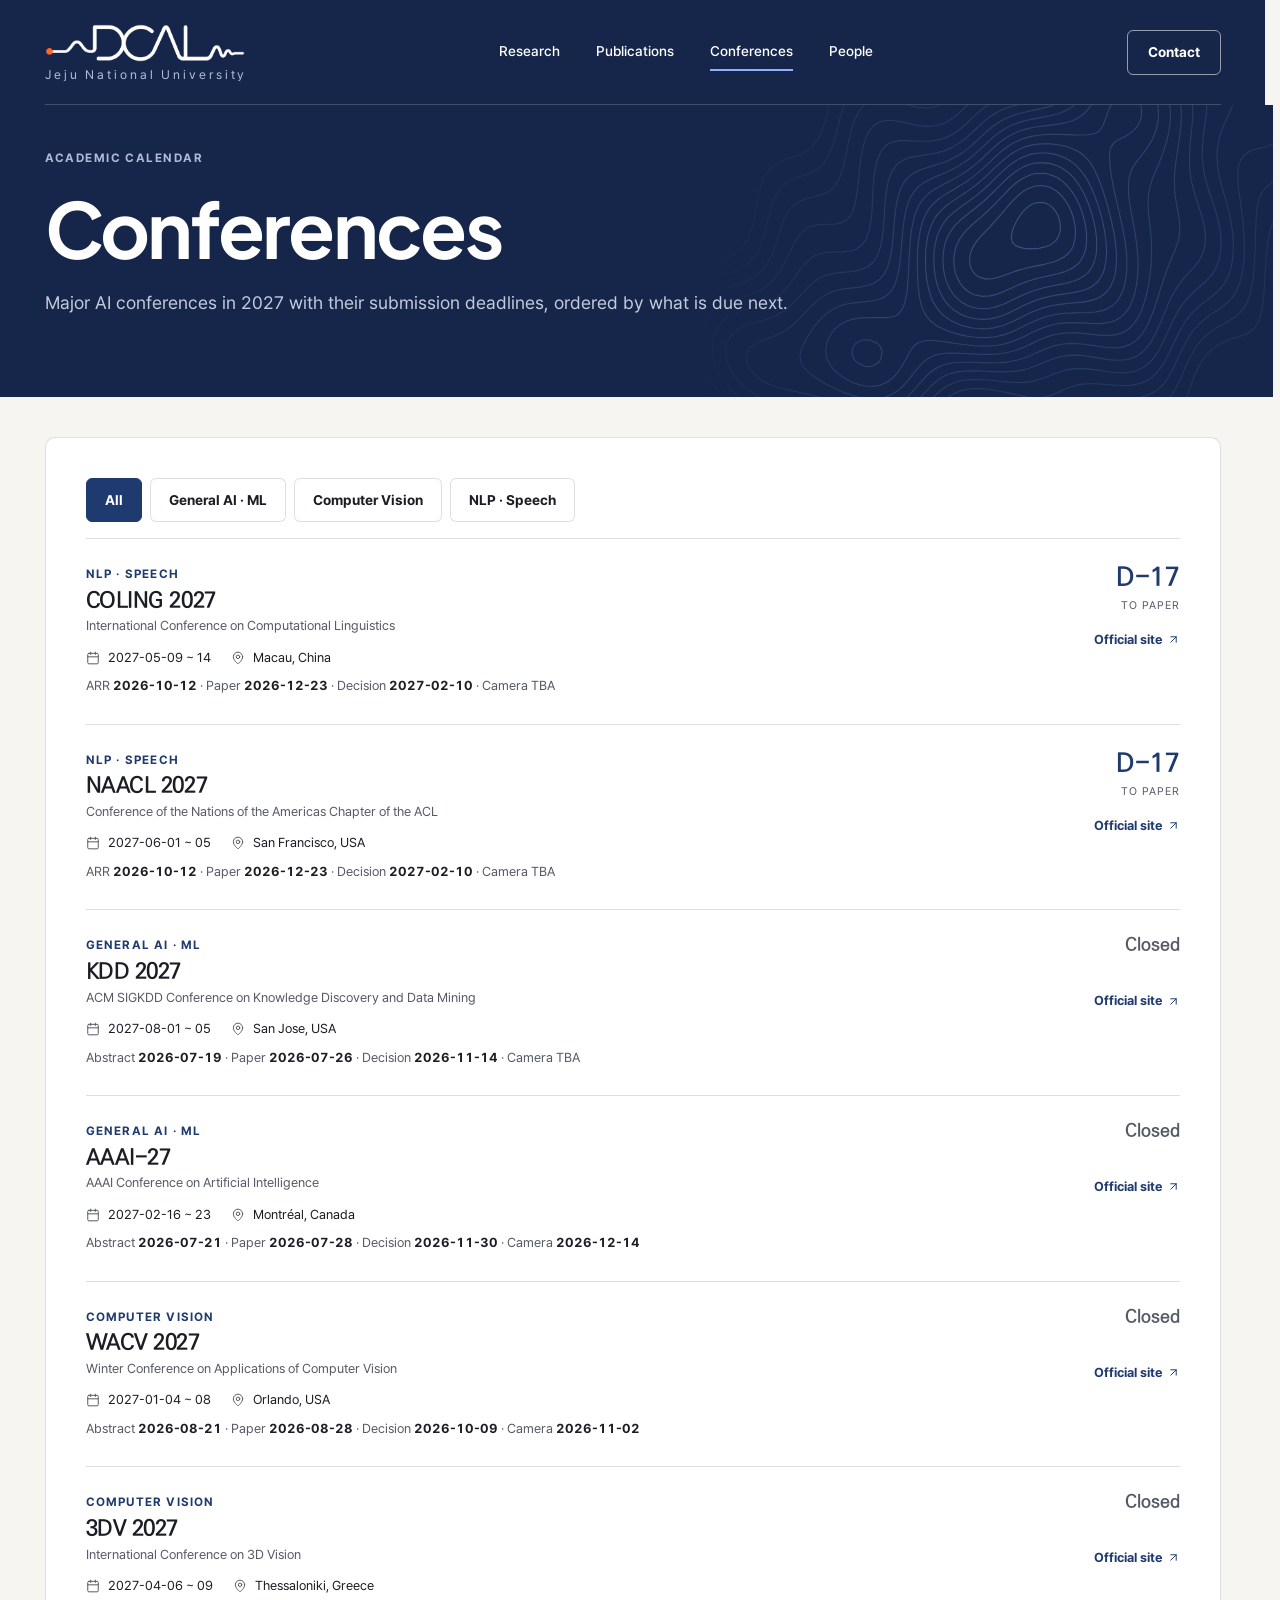
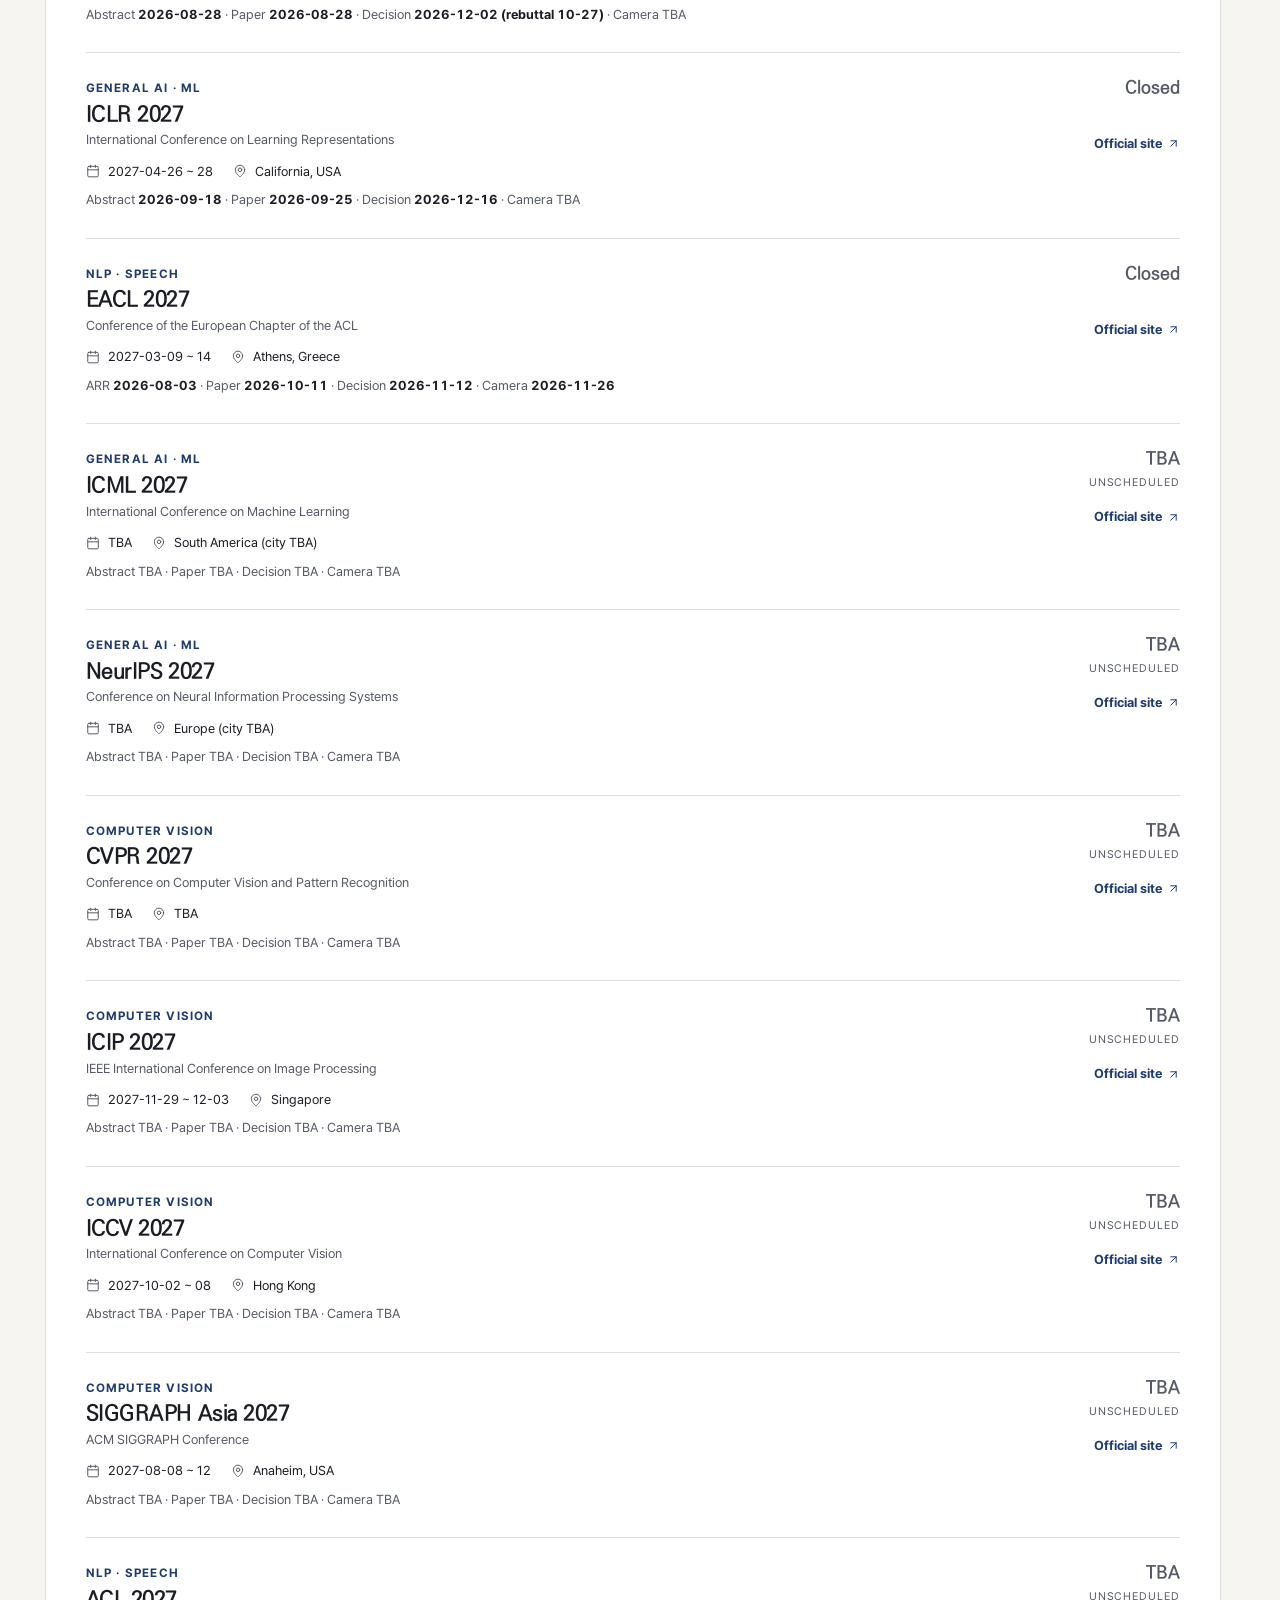
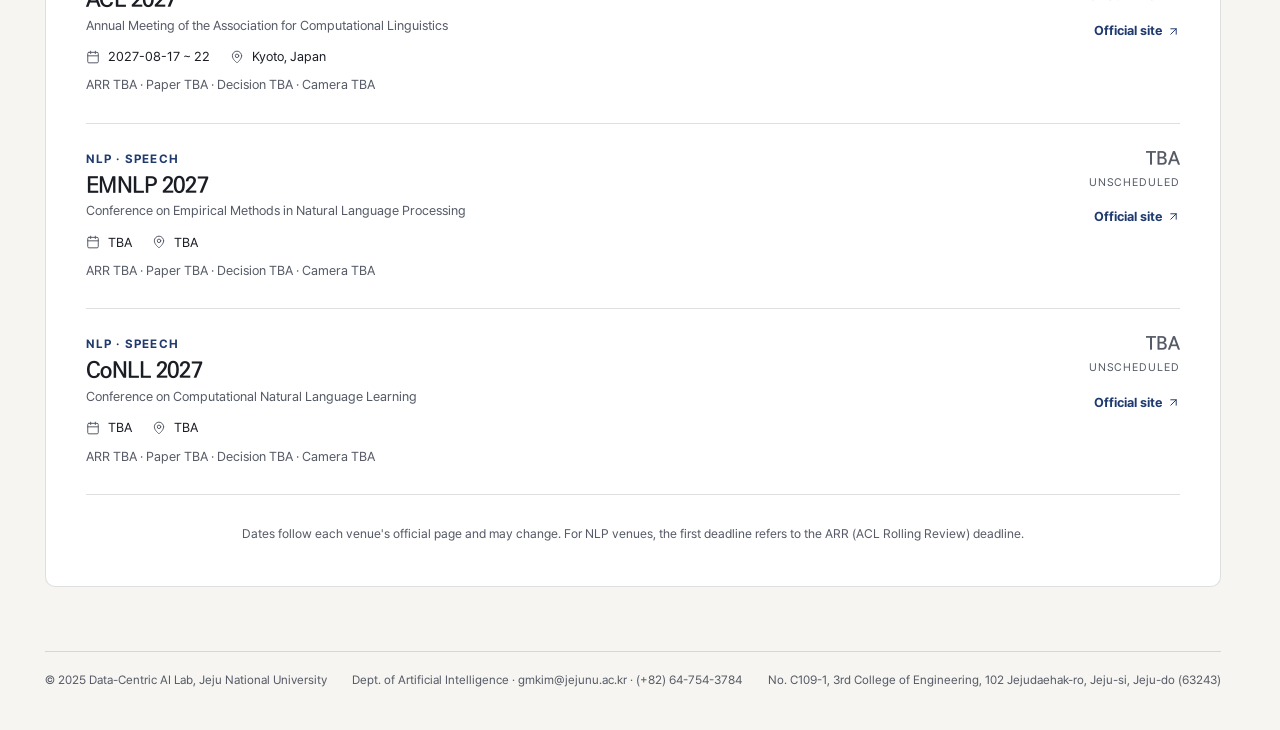
==== commit 77c7bc37: "Modified: Logo, font" ====
--- a/conferences.html
+++ b/conferences.html
@@ -7,14 +7,17 @@
   <link rel="preload" href="fonts/Pretendard-Regular.woff2" as="font" type="font/woff2" crossorigin />
   <link rel="preload" href="fonts/KoPubDotum-Bold.woff2" as="font" type="font/woff2" crossorigin />
   <link rel="stylesheet" href="style.css" />
+  <link rel="icon" href="favicon.svg" type="image/svg+xml" />
+  <link rel="icon" href="favicon.ico" sizes="48x48" />
+  <link rel="apple-touch-icon" href="apple-touch-icon.png" />
 </head>
 <body>
 
   <header class="nav">
     <div class="nav__inner">
       <a href="index.html" class="nav__logo">
-        <span class="nav__logo-main">DCAL</span>
-        <span class="nav__logo-sub">Jeju National University</span>
+        <img class="nav__logo-img" src="images/dcal-logo.png" alt="DCAL" />
+        <svg class="nav__logo-sub" viewBox="0 0 200 13" aria-label="Jeju National University"><text x="0" y="10.5" textLength="200" lengthAdjust="spacing" fill="#AEBBDA" font-size="12.5">Jeju National University</text></svg>
       </a>
       <nav class="nav__links" aria-label="Main">
         <a href="research.html">Research</a>
--- a/style.css
+++ b/style.css
@@ -9,6 +9,7 @@
 @font-face{font-family:'Bricolage';font-weight:800;font-display:swap;src:url('fonts/BricolageGrotesque-ExtraBold.woff2') format('woff2');}
 @font-face{font-family:'KoPub Dotum';font-weight:400 500;font-display:swap;src:url('fonts/KoPubDotum-Medium.woff2') format('woff2');}
 @font-face{font-family:'KoPub Dotum';font-weight:600 800;font-display:swap;src:url('fonts/KoPubDotum-Bold.woff2') format('woff2');}
+@font-face{font-family:'Plus Jakarta Sans';font-weight:700;font-display:swap;src:url('fonts/PlusJakartaSans-Bold.woff2') format('woff2');}
 
 :root{
   --bg:#F6F5F1;
@@ -48,7 +49,9 @@
 /* ---------- Nav ---------- */
 .nav{position:sticky;top:0;z-index:1000;background:var(--bg);}
 .nav__inner{position:relative;max-width:var(--max-w);margin:0 auto;padding:24px 32px;display:flex;align-items:center;justify-content:space-between;gap:16px;}
-.nav__logo{display:flex;flex-direction:column;line-height:1.2;}
+.nav__logo{display:flex;flex-direction:column;line-height:1.2;width:200px;}
+.nav__logo-img{display:block;width:100%;height:auto;margin-bottom:6px;}
+svg.nav__logo-sub{display:block;width:100%;}
 .nav__logo-main{font-size:34px;font-weight:800;letter-spacing:-0.025em;}
 .nav__logo-sub{font-size:13px;color:var(--muted);letter-spacing:.04em;}
 .nav__links{display:flex;align-items:center;gap:36px;}
@@ -78,7 +81,7 @@
 .page-head{min-height:292px;position:relative;isolation:isolate;margin:0 calc(50% - 50vw) 40px;padding:44px calc(50vw - 50%) 56px;background:var(--navy);color:#fff;display:flex;flex-direction:column;align-items:flex-start;gap:18px;}
 .page-head::before{content:'';position:absolute;z-index:-1;top:0;bottom:0;left:calc(50% + 40px);right:0;background:url(images/hero-contours.svg) no-repeat left center/cover;-webkit-mask-image:linear-gradient(90deg,transparent,#000 35%);mask-image:linear-gradient(90deg,transparent,#000 35%);}
 .page-head .label{color:#AEBBDA;}
-.page-head h1{font-family:'Bricolage',var(--sans);font-size:clamp(44px,6vw,84px);line-height:1.06;font-weight:800;letter-spacing:-0.035em;}
+.page-head h1{font-family:'Plus Jakarta Sans',var(--sans);font-size:clamp(44px,6vw,84px);line-height:1.08;font-weight:700;letter-spacing:-0.035em;}
 .page-head p{font-size:18px;color:#C3CADB;max-width:70ch;word-break:keep-all;}
 .page-head .btn{align-self:flex-start;border-color:rgba(255,255,255,.55);color:#fff;}
 .page-head .btn:hover{background:rgba(255,255,255,.1);color:#fff;border-color:#fff;}
@@ -90,10 +93,11 @@
 .herobar__in{position:relative;display:flex;flex-direction:column;align-items:flex-start;gap:0;max-width:calc(var(--max-w) + 0px);padding-top:88px;padding-bottom:150px;}
 .herobar__in>*{max-width:760px;}
 .herobar .label{color:#AEBBDA;}
-.wordmark{font-family:'Bricolage',var(--sans);font-size:clamp(120px,16vw,230px);font-weight:800;line-height:.95;letter-spacing:-0.045em;margin:0 0 0 -0.04em;}
-.hero__sub{display:flex;align-items:baseline;gap:20px;flex-wrap:wrap;border-top:1px solid rgba(255,255,255,.28);padding-top:18px;margin-top:14px;max-width:600px;}
+.wordmark{font-family:'Plus Jakarta Sans',var(--sans);font-size:clamp(56px,8.4vw,124px);font-weight:700;line-height:1.08;letter-spacing:-0.035em;margin:0 0 0 -0.03em;}
+.wordmark .hy{font-family:var(--sans);font-weight:700;padding:0 .02em;}
+.hero__sub{display:flex;align-items:baseline;gap:20px;flex-wrap:wrap;border-top:1px solid rgba(255,255,255,.28);padding-top:18px;margin-top:22px;max-width:600px;}
 .hero__en{font-family:'Bricolage',var(--sans);font-weight:800;font-size:26px;letter-spacing:-0.01em;}
-.hero__ko{font-size:17px;font-weight:600;color:#AEBBDA;}
+.hero__ko{font-size:22px;font-weight:700;color:#AEBBDA;letter-spacing:-0.01em;}
 .herobar p{font-size:18px;color:#C3CADB;max-width:46ch;word-break:keep-all;margin-top:28px;}
 .hero__actions{display:flex;gap:12px;flex-wrap:wrap;margin-top:28px;}
 .btn--ghost{border-color:rgba(255,255,255,.55);color:#fff;}
@@ -163,6 +167,13 @@
 .proj__dl dd{font-weight:500;}
 .proj__img{width:240px;aspect-ratio:16/10;border-radius:8px;background:var(--tint);border:1px solid var(--line);overflow:hidden;}
 .proj__img img{width:100%;height:100%;object-fit:cover;}
+.proj__img--fit{background:#fff;}
+.proj__img--fit img{object-fit:contain;}
+.zoom{position:relative;width:240px;}
+.zoom .proj__img{cursor:zoom-in;}
+.zoom__pop{position:absolute;right:0;top:50%;transform:translateY(-50%) scale(.96);transform-origin:right center;width:680px;max-width:calc(100vw - 64px);background:#fff;border:1px solid var(--accent);border-radius:10px;padding:10px;box-shadow:0 20px 48px rgba(22,38,74,.28);opacity:0;visibility:hidden;pointer-events:none;transition:opacity .18s ease,transform .18s ease;z-index:30;}
+.zoom__pop img{width:100%;display:block;border-radius:6px;}
+.zoom:hover .zoom__pop{opacity:1;visibility:visible;transform:translateY(-50%) scale(1);}
 .proj__img--empty{display:flex;align-items:center;justify-content:center;font-size:13px;color:var(--muted);}
 
 /* ---------- Filters ---------- */
@@ -209,8 +220,8 @@
 .conf-note{margin-top:28px;font-size:12.5px;color:var(--muted);text-align:center;line-height:1.8;}
 
 /* ---------- People ---------- */
-.prof{display:grid;grid-template-columns:260px 1fr;gap:48px;align-items:start;}
-.prof__photo{aspect-ratio:3/4;border-radius:8px;overflow:hidden;background:var(--tint);border:1px solid var(--line);}
+.prof{display:grid;grid-template-columns:260px 1fr;gap:48px;align-items:stretch;}
+.prof__photo{min-height:347px;border-radius:8px;overflow:hidden;background:var(--tint);border:1px solid var(--line);}
 .prof__photo img{width:100%;height:100%;object-fit:cover;}
 .prof__name{font-size:34px;margin-top:8px;}
 .prof__name small{font-size:20px;font-weight:500;color:var(--muted);}
@@ -221,6 +232,10 @@
 .dl dt{color:var(--muted);}
 .dl dd{font-weight:500;}
 .dl a{color:var(--accent);}
+.prof .tags{display:flex;flex-wrap:wrap;gap:8px;margin-bottom:24px;}
+.prof .tags span{font-size:13px;font-weight:600;color:var(--accent);background:var(--tint);border:1px solid var(--line);border-radius:999px;padding:5px 12px;}
+.prof__head{display:flex;justify-content:space-between;align-items:flex-start;gap:16px;}
+.prof__head .btn{white-space:nowrap;}
 .prof__links{display:flex;gap:10px;flex-wrap:wrap;}
 .team-group__title{display:flex;align-items:center;gap:16px;font-size:12px;font-weight:700;letter-spacing:.12em;text-transform:uppercase;color:var(--muted);margin:40px 0 16px;}
 .team-group__title::after{content:'';flex:1;height:1px;background:var(--line);}
@@ -253,14 +268,15 @@
 }
 @media (max-width:760px){
   .prof{grid-template-columns:1fr;gap:28px;}
-  .prof__photo{max-width:260px;}
+  .prof__photo{max-width:260px;aspect-ratio:3/4;min-height:0;}
   .proj{grid-template-columns:1fr;gap:16px;}
-  .proj__img{width:100%;max-width:320px;}
+  .proj__img,.zoom{width:100%;max-width:320px;}
+  .zoom__pop{display:none;}
 }
 @media (max-width:600px){
   .wrap,.nav__inner,.footer__inner{padding-left:16px;padding-right:16px;}
   .nav__inner{flex-wrap:wrap;padding-top:16px;padding-bottom:16px;}
-  .nav__logo-main{font-size:28px;}
+  .nav__logo{width:160px;}
   .nav__links{order:3;width:100%;gap:20px;overflow-x:auto;white-space:nowrap;}
   .c{padding:24px;}
   .panel,.join{padding:24px;}
